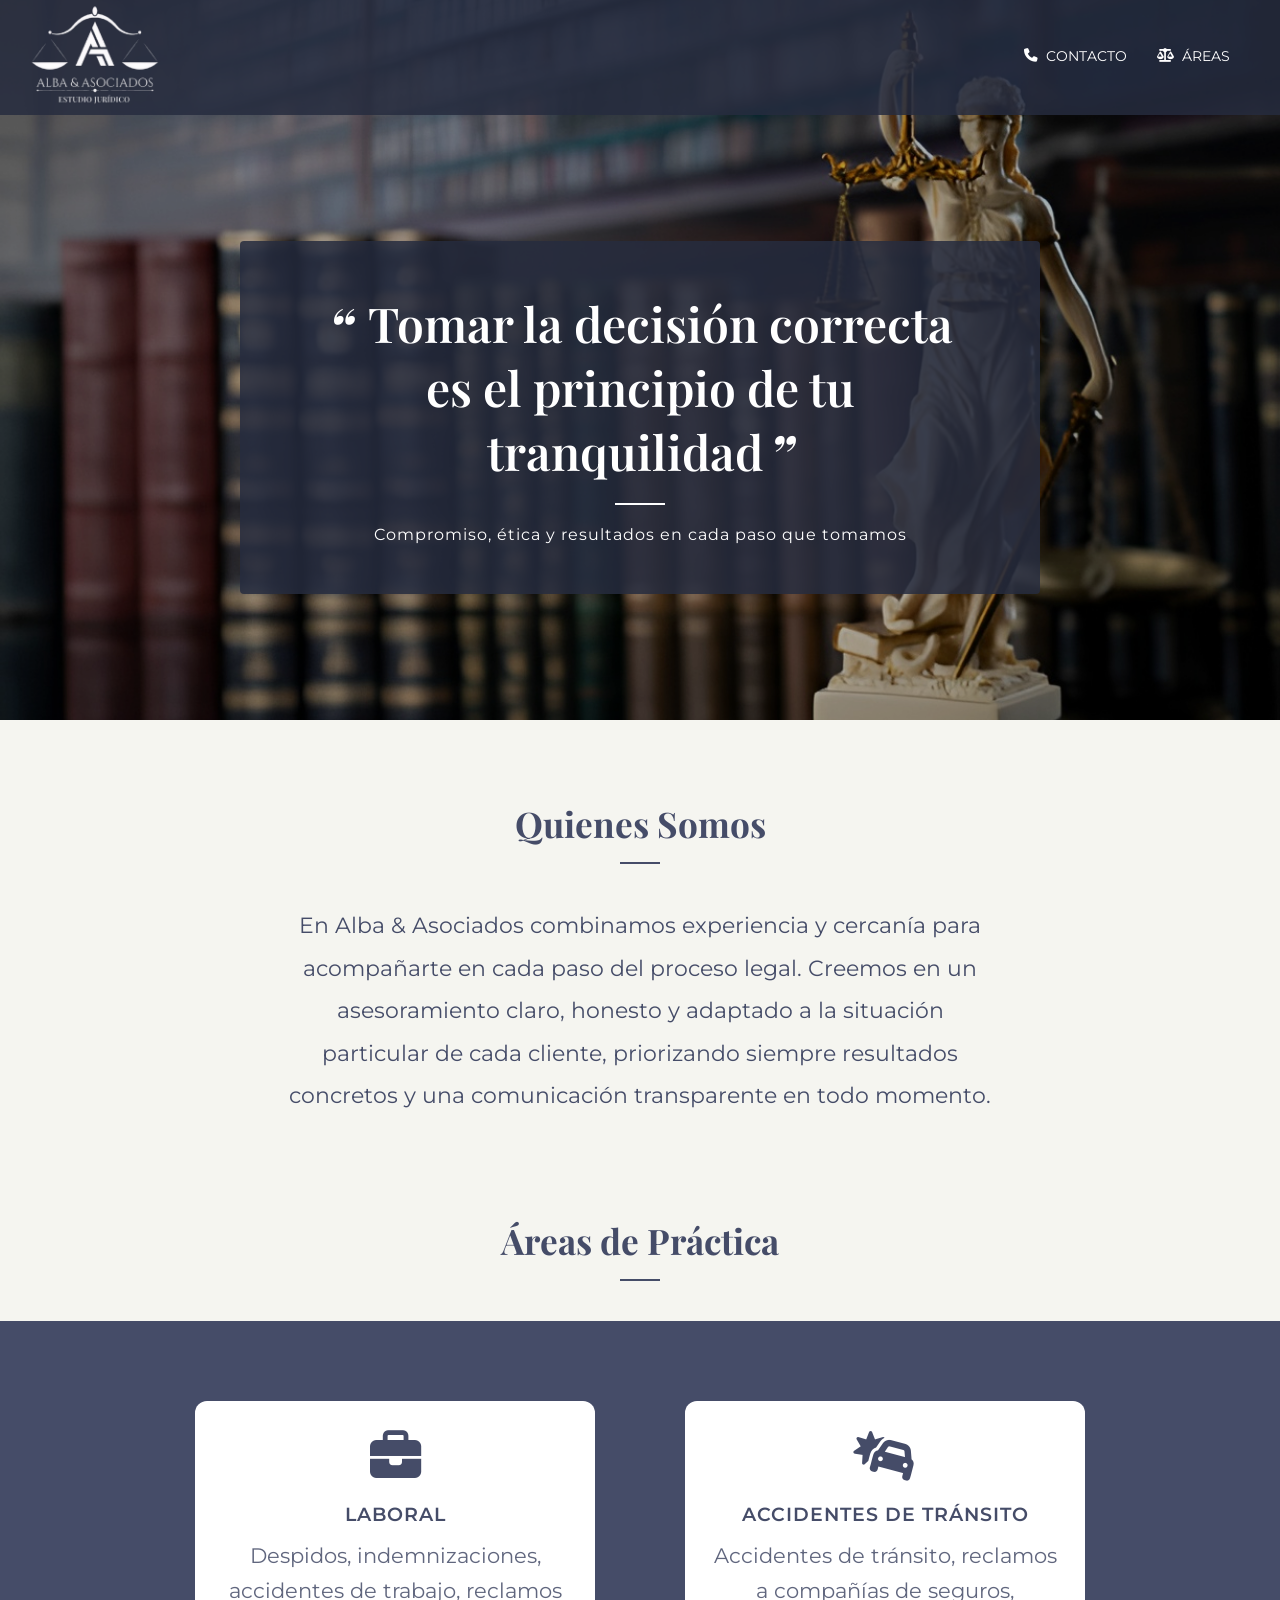
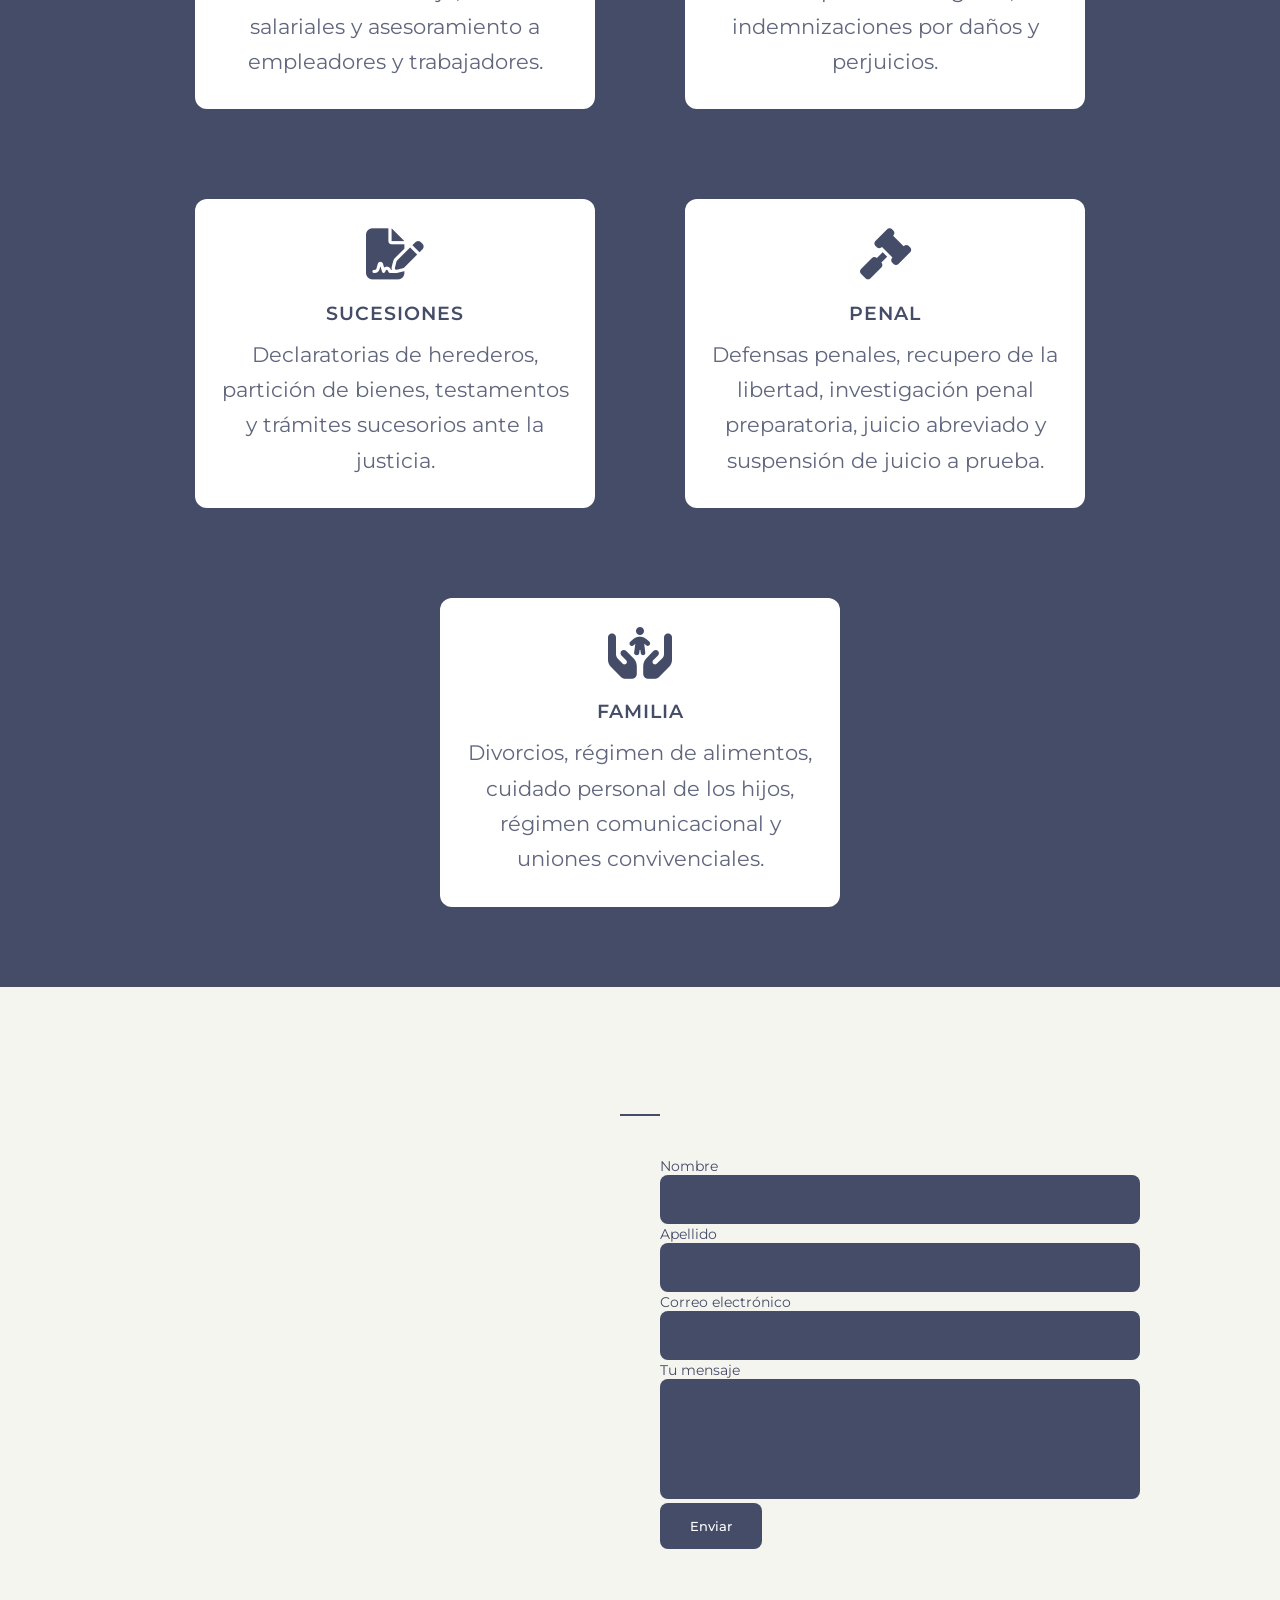
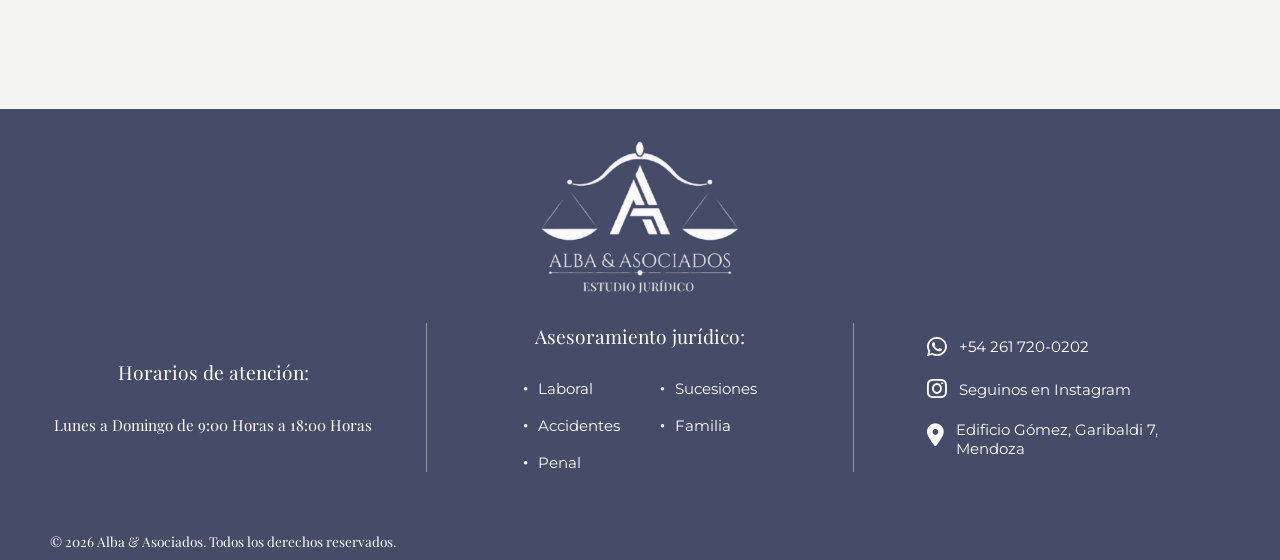
==== index.html @ 09f8a1ee "Quito fade-in en box azul" ====
<!DOCTYPE html>
<html lang="es">
<head>
    <meta charset="UTF-8">
    <meta name="viewport" content="width=device-width, initial-scale=1.0">
    <title>Alba & Asociados | Estudio Jurídico</title>
    
    <link rel="stylesheet" href="CSS/styles.css">

    <link rel="preconnect" href="https://fonts.googleapis.com">
    <link rel="preconnect" href="https://fonts.gstatic.com" crossorigin>
    <link href="https://fonts.googleapis.com/css2?family=Montserrat:wght@400;500&family=Playfair+Display:ital,wght@0,600;1,600&display=swap" rel="stylesheet">    
    <link rel="stylesheet" href="https://cdnjs.cloudflare.com/ajax/libs/font-awesome/6.4.0/css/all.min.css">

</head>
<body>
    <header id = "mainHeader">

    <a href="#" class="logo">
    <img src="HTML/img/Logo_1.png" alt="Alba & Asociados - Estudio Jurídico" class="logo-img logo-blanco">
    <img src="HTML/img/Logo_2.png" alt="Alba & Asociados - Estudio Jurídico" class="logo-img logo-oscuro">
    </a>

    <div class="menu-toggle" id="menuToggle">
        <span></span>
        <span></span>
        <span></span>
    </div>

    <div class="header-info">
        <a href="#contacto"><i class="fa-solid fa-phone"></i> CONTACTO</a>
        <a href="#servicios"><i class="fa-solid fa-scale-balanced"></i> ÁREAS</a>
    </div>
   </header>

<section class = "hero">

<div class="hero-bg-slide activa" style="background-image: url('HTML/img/imagen_home_1.jpg');"></div>
<div class="hero-bg-slide" style="background-image: url('HTML/img/imagen_home_2.jpg');"></div>
<div class="hero-bg-slide" style="background-image: url('HTML/img/imagen_home_3.jpg');"></div>

<div class = "hero-box">
<h1> Tomar la decisión correcta<br>es el principio de tu tranquilidad</h1>
<hr>
<p>Compromiso, ética y resultados en cada paso que tomamos</p>
</div>
</section>

<section class="seccion seccion-nosotros">
<h2 class="titulo-seccion fade-in">Quienes Somos</h2>
<hr class="divisor-seccion">
<p class="nosotros-texto fade-in">
    En Alba & Asociados combinamos experiencia y cercanía para acompañarte en cada paso del proceso legal.
    Creemos en un asesoramiento claro, honesto y adaptado a la situación particular de cada cliente,
    priorizando siempre resultados concretos y una comunicación transparente en todo momento.
</p>
</section>

<section id = "servicios" class = "seccion seccion-areas">
<h2 class = "titulo-seccion fade-in">Áreas de Práctica</h2>
<hr class = "divisor-seccion">

<div class = "areas-contenedor zona-oscura">

    <div class="card-area fade-in">
        <i class="fa-solid fa-briefcase"></i>
        <span class="card-area-titulo">LABORAL</span>
        <p class="card-area-desc">Despidos, indemnizaciones, accidentes de trabajo, reclamos salariales y asesoramiento a empleadores y trabajadores.</p>
    </div>

    <div class="card-area fade-in">
        <i class="fa-solid fa-car-burst"></i>
        <span class="card-area-titulo">ACCIDENTES DE TRÁNSITO</span>
        <p class="card-area-desc">Accidentes de tránsito, reclamos a compañías de seguros, indemnizaciones por daños y perjuicios.</p>
    </div>

     <div class="card-area fade-in">
        <i class="fa-solid fa-file-signature"></i>
        <span class="card-area-titulo">SUCESIONES</span>
        <p class="card-area-desc">Declaratorias de herederos, partición de bienes, testamentos y trámites sucesorios ante la justicia.</p>
    </div>

    <div class = "card-area fade-in">
        <i class = "fa-solid fa-gavel"></i>
        <span class="card-area-titulo">PENAL</span>
        <p class="card-area-desc">Defensas penales, recupero de la libertad, investigación penal preparatoria, juicio abreviado y suspensión de juicio a prueba.</p>
    </div>

    <div class = "card-area fade-in">
        <i class = "fa-solid fa-hands-holding-child"></i>
        <span class="card-area-titulo">FAMILIA</span>
        <p class="card-area-desc">Divorcios, régimen de alimentos, cuidado personal de los hijos, régimen comunicacional y uniones convivenciales.</p>
    </div>
</div>

</section>

<section id = "contacto" class="seccion seccion-contacto">
        <h2 class="titulo-seccion fade-in">Contactanos</h2>
        <hr class="divisor-seccion">
        
        <div class="contacto-contenedor fade-in">
            <div class="mapa fade-in">
            <iframe src="https://maps.google.com/maps?q=Edificio%20Gomez,%20Av.%20San%20Mart%C3%ADn%201087,%20Mendoza&t=&z=16&ie=UTF8&iwloc=&output=embed" allowfullscreen="" loading="lazy" referrerpolicy="no-referrer-when-downgrade"></iframe></div>

            <div class="formulario fade-in">
                <form id="formContacto" class="fade-in" action="https://formsubmit.co/joaquindevige25@gmail.com" method="POST">
                    <input type="hidden" name="_next" value="https://joaco3412.github.io/Estudio-Juridico/">
                    <input type="hidden" name="_captcha" value="false">

                    <label for="nombre" class="fade-in">Nombre</label>
                    <input type="text" id="nombre" name="nombre" required>

                    <label for="apellido" class="fade-in">Apellido</label>
                    <input type="text" id="apellido" name="apellido" required>
                    
                    <label for="correo" class="fade-in">Correo electrónico</label>
                    <input type="email" id="correo" name="correo" required>
                    
                    <label for="mensaje" class="fade-in">Tu mensaje</label>
                    <textarea id="mensaje" name="mensaje" required></textarea>
                    
                    <button type="submit" class="fade-in">Enviar</button>
                </form>
            </div>
        </div>
    </section>

<footer>

    <div class="footer-logo">
    <img src="HTML/img/Logo_1.png" alt="Alba & Asociados - Estudio Jurídico" class="footer-logo-img">
</div>

    <div class = "footer-contenido">
        <div class = "footer-col">
            <h3>Horarios de atención:</h3>
            <p>Lunes a Domingo de 9:00 Horas a 18:00 Horas</p>
        </div>
    

        <div class = "footer-col border-col">
        <h3>Asesoramiento jurídico:</h3>
        <div class = "footer-lista-areas">
            <ul class="col-area">
                <li>Laboral</li>
                <li>Accidentes</li>
                <li>Penal</li>
            </ul>
            <ul class="col-area">
                <li>Sucesiones</li>
                <li>Familia</li>
            </ul>
        </div>
     </div>

     <div class="footer-col">
        <div class="footer-link">
            <a href="https://wa.me/5492617200202" target="_blank">
                 <i class="fa-brands fa-whatsapp"></i> +54 261 720-0202
                </a>
            <a href="https://www.instagram.com/albayasociados_/" target="_blank">
                 <i class="fa-brands fa-instagram"></i> Seguinos en Instagram 
             </a>

               <a href="https://www.google.com/maps/search/?api=1&query=Edificio+Gomez,+Garibaldi+7,+Mendoza" target="_blank">
    <i class="fa-solid fa-location-dot"></i> Edificio Gómez, Garibaldi 7, Mendoza
</a>
                
            </div>
        </div>
    </div>

<div class="footer-bottom">
    &copy; 2026 Alba & Asociados. Todos los derechos reservados.
</div>

</footer>  

    <script src="JAVASCRIPT/script.js"></script>

</body>
</html>
---- CSS/styles.css ----
:root {
    --color-primario: #454C68;
    --color-secundario: #16233A;
    --color-fondo: #f5f5f0;
    --color-blanco: #ffffff;
    --fuente-titulos: 'Playfair Display', serif;
    --fuente-textos: 'Montserrat', sans-serif;
    --header-height: 90px;
}

* {
    margin: 0;
    padding: 0;
    box-sizing: border-box;
}

html {
    overflow-x: hidden;
    scroll-behavior: smooth;
}

body {
    overflow-x: hidden;
    font-family: var(--fuente-textos);
    background-color: var(--color-fondo);
    color: var(--color-primario);
}

header {
    position: fixed;
    top: 0;
    left: 0;
    width: 100%;
    background-color: rgba(38, 44, 63, 0.85);
    color: var(--color-blanco);
    display: flex;
    justify-content: space-between;
    align-items: center;
    padding: 15px 50px;
    z-index: 1000;
    transition: all 0.3s ease;
}

header.header-solid-dark {
    background-color: var(--color-primario);
    box-shadow: 0 4px 10px rgba(0,0,0,0.2);
}

header.header-light {
    background-color: var(--color-blanco);
    color: var(--color-primario);
    box-shadow: 0 4px 10px rgba(0,0,0,0.1);
}

.menu-toggle span {
    display: block;
    height: 3px;
    width: 100%;
    background-color: currentColor;
    border-radius: 3px;
    transition: all 0.3s ease-in-out; 
}

.menu-toggle.abierto span:nth-child(1) {
    transform: translateY(9px) rotate(45deg);
}

.menu-toggle.abierto span:nth-child(2) {
    opacity: 0;
    transform: scaleX(0); 
}

.menu-toggle.abierto span:nth-child(3) {
    transform: translateY(-9px) rotate(-45deg);
}

.logo {
    position: relative;
    height: 85px;
    display: flex;
    align-items: center;
    width: 280px;
}

.logo-img {
    position: absolute;
    top: 50%;
    left: -50px;
    transform: translateY(-50%);
    height: 240px; 
    width: auto;
    opacity: 0;
    transition: opacity 0.4s ease;
    pointer-events: none;
    margin-top: -18px; 
}

.logo-blanco {
    opacity: 1;
    margin-left: -25px;
}

.logo-oscuro {
    margin-top: -3px;
    margin-left: -25px;
}

header.header-light .logo-blanco {
    opacity: 0;
}

header.header-light .logo-oscuro {
    opacity: 1;
}

.header-info {
    display: flex;
    gap: 30px;
    font-size: 0.85rem;
}

.header-info a {
    display: flex;
    align-items: center;
    gap: 8px;
    color: inherit;
    text-decoration: none;
    cursor: pointer;
    position: relative;
    padding-bottom: 4px;
}

.header-info a::after {
    content: '';
    position: absolute;
    bottom: 0;
    left: 50%;
    transform: translateX(-50%);
    width: 0;
    height: 2px;
    background-color: currentColor;
    transition: width 0.3s ease-in-out;
}

.header-info a:hover::after {
    width: 100%;
}

.hero {
    height: 80vh;
    display: flex;
    justify-content: center;
    align-items: center;
    position: relative;
    overflow: hidden;
    background-color: var(--color-secundario);
    padding-top: var(--header-height);
}

.hero-bg-slide {
    position: absolute;
    top: 0;
    left: 0;
    width: 100%;
    height: 100%;
    background-size: cover;
    background-position: center;
    opacity: 0;
    transition: opacity 1.8s ease-in-out;
    z-index: 0;
}

.hero-bg-slide.activa {
    opacity: 1;
}

.hero::before {
    content: '';
    position: absolute;
    top: 0;
    left: 0;
    width: 100%;
    height: 100%;
    background: rgba(0, 0, 0, 0.3);
    z-index: 1;
}

.hero-box {
    background-color: rgba(38, 44, 63, 0.85);
    padding: 50px 80px;
    text-align: center;
    color: var(--color-blanco);
    position: relative;
    z-index: 2;
    border-radius: 4px;
    max-width: 800px;
}

.hero-box h1 {
    font-family: var(--fuente-titulos);
    font-size: 3rem;
    font-weight: 600;
    margin-bottom: 20px;
}

.hero-box hr {
    width: 50px;
    border: none;
    border-top: 2px solid #fff;
    margin: 0 auto 20px auto;
}

.hero-box p {
    font-size: 1rem;
    letter-spacing: 1px;
}

.hero-box h1::before,
.hero-box h1::after {
    font-family: var(--fuente-titulos);
    font-style: italic;
    font-weight: 700;
    font-size: 1.2em;
    color: var(--color-blanco);
    opacity: 1; 
    display: inline-block;
    line-height: 0; 
    transform: translateY(8px); 
}

.hero-box h1::before {
    content: '\201C';
    margin-right: 4px;
}

.hero-box h1::after {
    content: '\201D';
    margin-left: 4px;
}

.seccion {
    padding: 80px 50px;
    text-align: center;
}

.seccion-nosotros {
    padding-bottom: 40px;
}

.seccion-areas {
    padding-top: 60px;
    padding-bottom: 60px;
}

.seccion-contacto {
    padding-top: 5px;
}

.titulo-seccion {
    font-family: var(--fuente-titulos);
    font-size: 2.2rem;
    color: var(--color-primario);
    margin-bottom: 15px;
}

.divisor-seccion {
    width: 40px;
    border: none;
    border-top: 2px solid var(--color-primario);
    margin: 0 auto 40px auto;
}

.nosotros-texto {
    max-width: 750px;
    margin: 0 auto;
    font-size: 1.40rem;
    line-height: 1.9;
    color: var(--color-primario);
    text-align: center;
    padding: 0 20px;
}


.areas-contenedor {
    position: relative; 
    z-index: 1; 
    background-color: transparent; 
    padding: 80px 0; 
    
    display: flex;
    justify-content: center;
    flex-wrap: wrap;
    gap: 90px; 
    max-width: 1050px; 
    margin: 0 auto;
}

.areas-contenedor::before {
    content: '';
    position: absolute;
    top: 0;
    left: 50%;
    transform: translateX(-50%);
    width: 100vw; 
    height: 100%;
    background-color: var(--color-primario);
    z-index: -1; 
}

.card-area {
    background-color: var(--color-blanco);
    color: var(--color-primario);
    width: 400px;
    height: auto;
    padding: 30px 25px;
    display: flex;
    flex-direction: column;
    justify-content: flex-start;
    align-items: center;
    text-align: center;
    border-radius: 12px;
    cursor: pointer;
    transition: transform 0.3s ease, background-color 0.3s ease, color 0.3s ease, box-shadow 0.3s ease;
}

@media (hover: hover) {
    .card-area:hover {
        transform: translateY(-15px) !important;
        box-shadow: 0 15px 25px rgba(0, 0, 0, 0.3);
    }
}

.card-area i {
    font-size: 3.2rem;
    margin-bottom: 15px;
}

.card-area-titulo {
    font-weight: 600;
    font-size: 1.2rem;
    letter-spacing: 1px;
    margin-top: 5px;
}

.card-area-desc {
    position: relative;
    font-size: 1.3rem;
    line-height: 1.7;
    margin-top: 12px;
    opacity: 0.85;
}


.contacto-contenedor {
    display: grid;
    grid-template-columns: 1fr 1fr;
    gap: 40px;
    max-width: 1000px;
    margin: 0 auto;
    text-align: left;
}

.mapa iframe {
    width: 100%;
    height: 100%;
    min-height: 350px;
    border-radius: 8px;
    border: none;
}

.formulario {
    display: flex;
    flex-direction: column;
    gap: 15px;
}

.formulario label {
    font-size: 0.9rem;
    color: var(--color-primario);
    margin-bottom: -5px;
}

.formulario input,
.formulario textarea {
    width: 100%;
    padding: 15px;
    background-color: var(--color-primario);
    border: none;
    border-radius: 8px;
    color: var(--color-blanco);
    font-family: var(--fuente-textos);
    font-size: 1rem;
}

.formulario input:focus,
.formulario textarea:focus {
    outline: 2px solid #454d66;
}

.formulario textarea {
    resize: none;
    height: 120px;
}

.formulario button {
    background-color: var(--color-primario);
    color: var(--color-blanco);
    border: none;
    padding: 15px 30px;
    border-radius: 8px;
    cursor: pointer;
    font-family: var(--fuente-textos);
    font-weight: 500;
    align-self: flex-start;
    transition: background-color 0.3s;
}

.formulario button:hover {
    background-color: var(--color-secundario);
}

.fade-in {
    opacity: 0;
    transform: translateY(30px);
    transition: opacity 0.8s ease-out, transform 0.8s ease-out;
}

.fade-in.visible {
    opacity: 1;
    transform: translateY(0);
}

footer {
    background-color: var(--color-primario);
    color: var(--color-blanco);
    padding: 50px 0 10px 0;
    margin-top: 80px;
}

.footer-logo {
    text-align: center;
    margin-bottom: 50px;
}

.footer-logo-img {
    height: 150px;
    width: auto;
    transform: scale(2.5);
    margin-top: -40px;
}

.footer-contenido {
    display: flex;
    justify-content: center;
    align-items: center;
    max-width: 1400px;
    margin: 0 auto;
    padding-bottom: 60px;
}

.footer-col {
    flex: 1;
    padding: 0 20px;
    display: flex;
    flex-direction: column;
    align-items: center;
    text-align: center;
}

.border-col {
    border-left: 1px solid rgba(255, 255, 255, 0.4);
    border-right: 1px solid rgba(255, 255, 255, 0.4);
    height: 100%;
}

.footer-col h3 {
    font-family: var(--fuente-titulos);
    font-size: 1.2rem;
    font-weight: normal;
    margin-bottom: 30px;
}

.footer-col p {
    font-family: var(--fuente-titulos);
    font-size: 0.95rem;
}

.footer-lista-areas {
    display: flex;
    gap: 40px;
}

.col-area {
    list-style: none;
    display: flex;
    flex-direction: column;
    gap: 18px;
    text-align: left;
    font-family: var(--fuente-textos);
    font-size: 0.95rem;
}

.col-area li {
    display: flex;
    align-items: center;
    gap: 10px;
    cursor: pointer; 
    transition: color 0.3s ease, transform 0.3s ease;
}

.col-area li:hover {
    color: #aeb3c0; 
}

.col-area li::before {
    content: '\25CF';
    font-size: 0.5rem;
    color: var(--color-blanco);
    transition: color 0.3s ease; 
}

.col-area li:hover::before {
    color: #aeb3c0;
}

.hidden-li {
    visibility: hidden;
}

.footer-link {
    display: flex;
    flex-direction: column;
    gap: 20px;
    align-items: flex-start;
    text-align: left;
}

.footer-link a {
    color: var(--color-blanco) !important;
    text-decoration: none !important;
    font-family: var(--fuente-textos);
    font-size: 0.95rem;
    font-weight: 400;
    text-transform: none !important;
    display: flex;
    align-items: center;
    max-width: 280px;
    transition: color 0.3s ease, transform 0.3s ease;
}

.footer-link a:hover {
    color: #aeb3c0 !important;
    transform: translateX(4px); 
}

.footer-link i {
    font-size: 1.4rem !important;
    margin-right: 12px !important;
    margin-top: 0;
}

.footer-bottom {
    text-align: left;
    padding: 0 50px;
    font-family: var(--fuente-titulos);
    font-size: 0.85rem;
    color: var(--color-blanco);
}

.footer-link a:last-child {
    align-items: flex-start; 
}

.footer-link a:last-child i {
    margin-top: 4px; 
}


@media (max-width: 768px) {
    .seccion {
        padding: 60px 20px;
    }

    .titulo-seccion {
        font-size: 2.2rem;
        margin-bottom: 20px;
    }

    header {
        width: 100%;
        display: flex;
        justify-content: space-between;
        align-items: center;
        padding: 15px 20px;
    }

    .logo { 
        height: 60px; 
        width: 180px; 
    }
    
    .logo-img { 
        height: 145px; 
        left: -15px; 
        margin-top: -12px; 
    }
    
    .logo-blanco {
        opacity: 1;
        margin-left: -25px;
    }

    .logo-oscuro {
        margin-top: -12px;
        margin-left: -25px;
    }

    .footer-logo-img {
        height: 140px; 
        margin-top: -40px;
        margin-bottom: -13px;
    }

    .menu-toggle {
        display: flex;
        flex-direction: column;
        justify-content: space-between;
        width: 32px;
        height: 21px;
        cursor: pointer;
        z-index: 100;
    }

    .header-info {
        position: absolute;
        top: 100%;
        left: 0;
        width: 100%;
        flex-direction: column;
        align-items: center;
        padding: 0;
        overflow: hidden;
        z-index: 99;
        background-color: rgba(38, 44, 63, 0.85);
        color: var(--color-blanco);
        max-height: 0;
        opacity: 0;
        transition: max-height 0.4s ease-in-out, opacity 0.4s ease-in-out, padding 0.4s ease-in-out, background-color 0.3s ease, color 0.3s ease;
    }

    .header-info.activo {
        max-height: 250px;
        opacity: 1;
        padding: 20px 0;
        gap: 15px;
    }

    header.header-solid-dark .header-info {
        background-color: var(--color-primario);
        color: var(--color-blanco);
    }

    header.header-light .header-info {
        background-color: var(--color-blanco);
        color: var(--color-primario);
        box-shadow: 0 10px 15px rgba(0, 0, 0, 0.1);
    }

    .header-info a {
        font-size: 1.1rem;
        margin: 0;
    }

    .hero {
        height: 55vh; 
        padding-top: var(--header-height);
    }

    .hero-box {
        max-width: 92%;
        padding: 30px 20px; 
        border-radius: 8px; 
    }

    .hero-box h1 {
        font-size: 1.8rem; 
        margin-bottom: 15px;
    }

    .hero-box p {
        font-size: 0.95rem; 
    }

    .areas-contenedor {
        flex-direction: column;
        align-items: center;
        gap: 20px;
    }

    .card-area {
        width: 100%;
        max-width: 340px;
        height: auto;
    }

    .contacto-contenedor {
        grid-template-columns: 1fr;
        gap: 40px;
    }

    .mapa, .formulario {
        width: 100%;
    }

    .formulario {
        order: 1;
    }

    .mapa {
        order: 2;
    }

    .footer-contenido {
        flex-direction: column;
        align-items: stretch;
        gap: 30px;
        padding: 0 25px 40px;
    }

    .footer-col {
        padding: 0;
        width: 100%;
    }

    .border-col {
        border-left: none;
        border-right: none;
        border-top: 1px solid rgba(255, 255, 255, 0.4);
        border-bottom: 1px solid rgba(255, 255, 255, 0.4);
        height: auto;
        padding: 25px 0;
    }

    .footer-lista-areas {
        flex-direction: column;
        gap: 15px;
        align-items: center;
    }

    .col-area {
        text-align: center;
        align-items: center;
    }

    .col-area li {
        justify-content: center;
    }

    li.hidden-li {
        display: none;
    }

    .footer-bottom {
        text-align: center;
        padding: 0 20px;
    }

    .nosotros-texto {
        padding: 0 15px;
        font-size: 1rem;
    }

    .footer-link {
        align-items: center; 
    }

    .footer-link a {
    display: grid;
    grid-template-columns: auto 1fr;
    align-items: center;
    gap: 12px;
    color: var(--color-blanco) !important;
    text-decoration: none !important;
    font-family: var(--fuente-textos);
    font-size: 0.95rem;
    font-weight: 400;
    max-width: 280px;
    transition: color 0.3s ease, transform 0.3s ease;
}

.footer-link i {
    font-size: 1.4rem !important;
    margin: 0 !important;
}
    
}
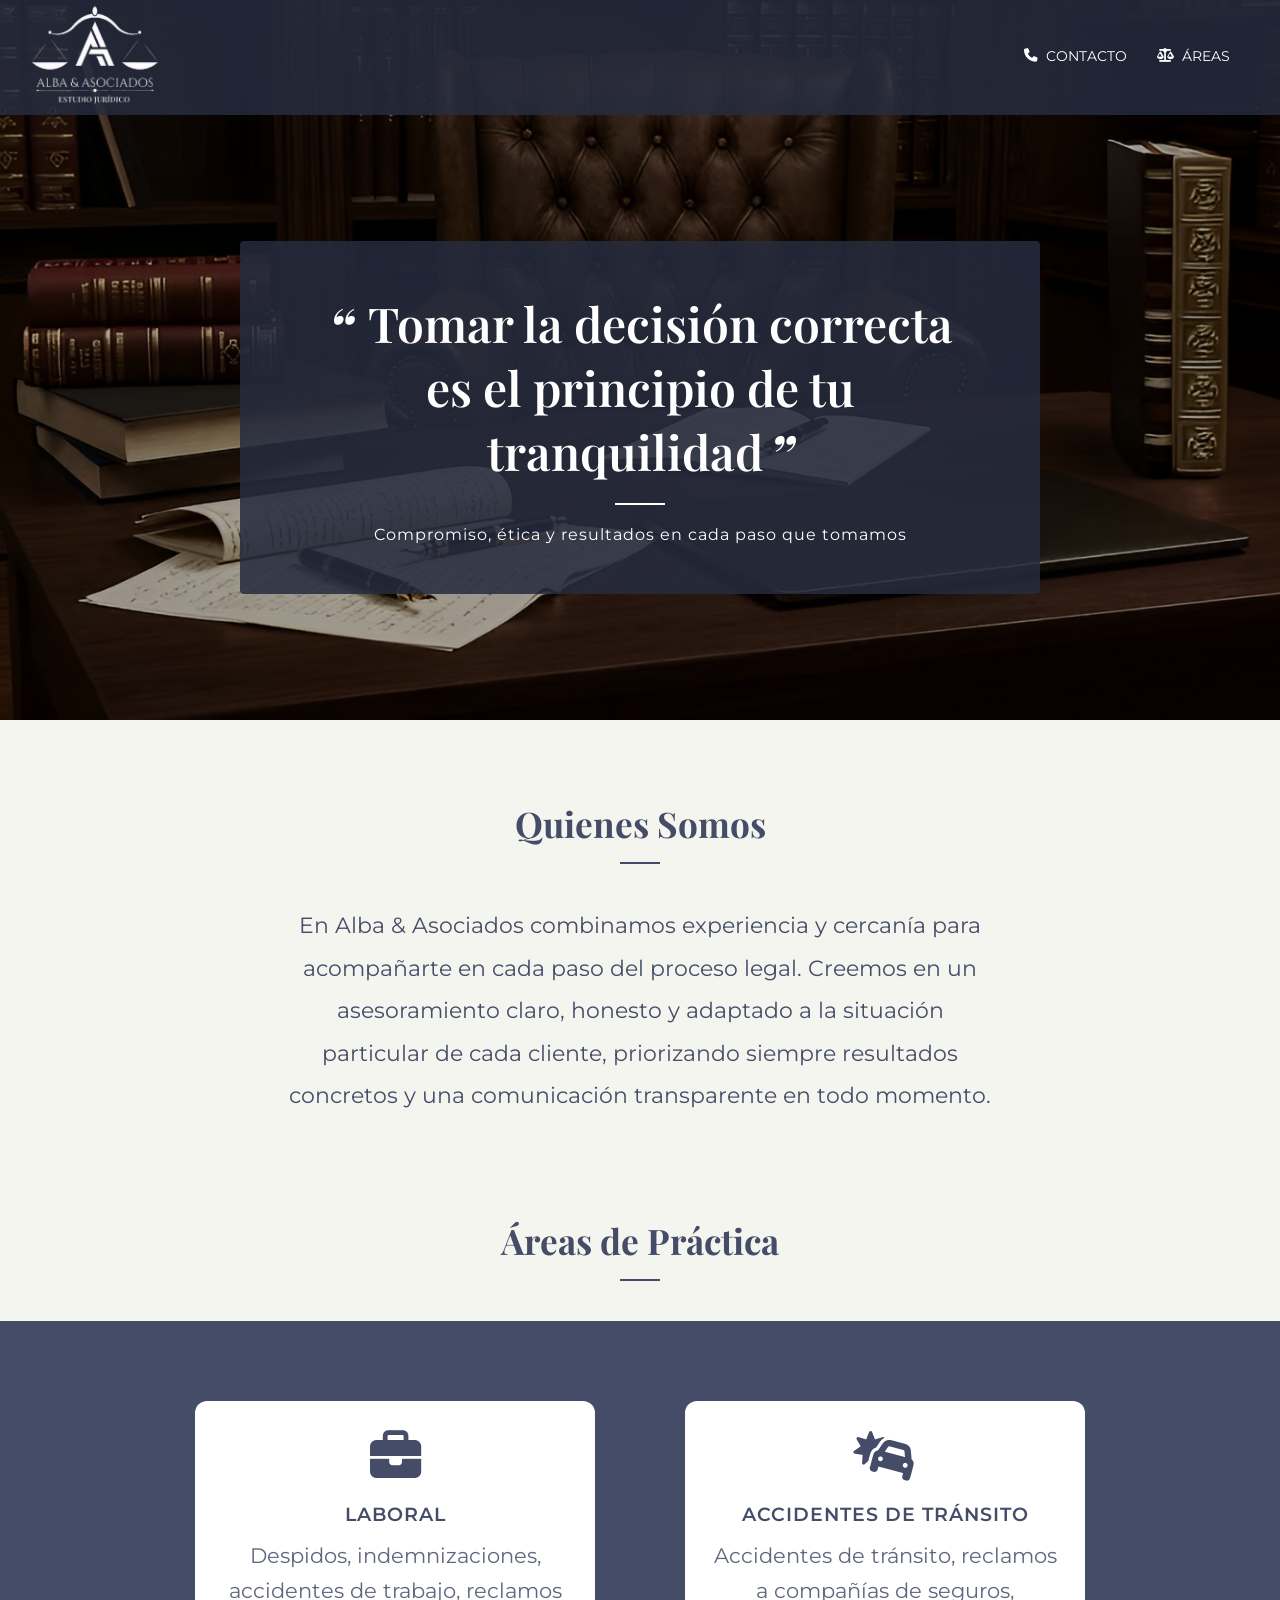
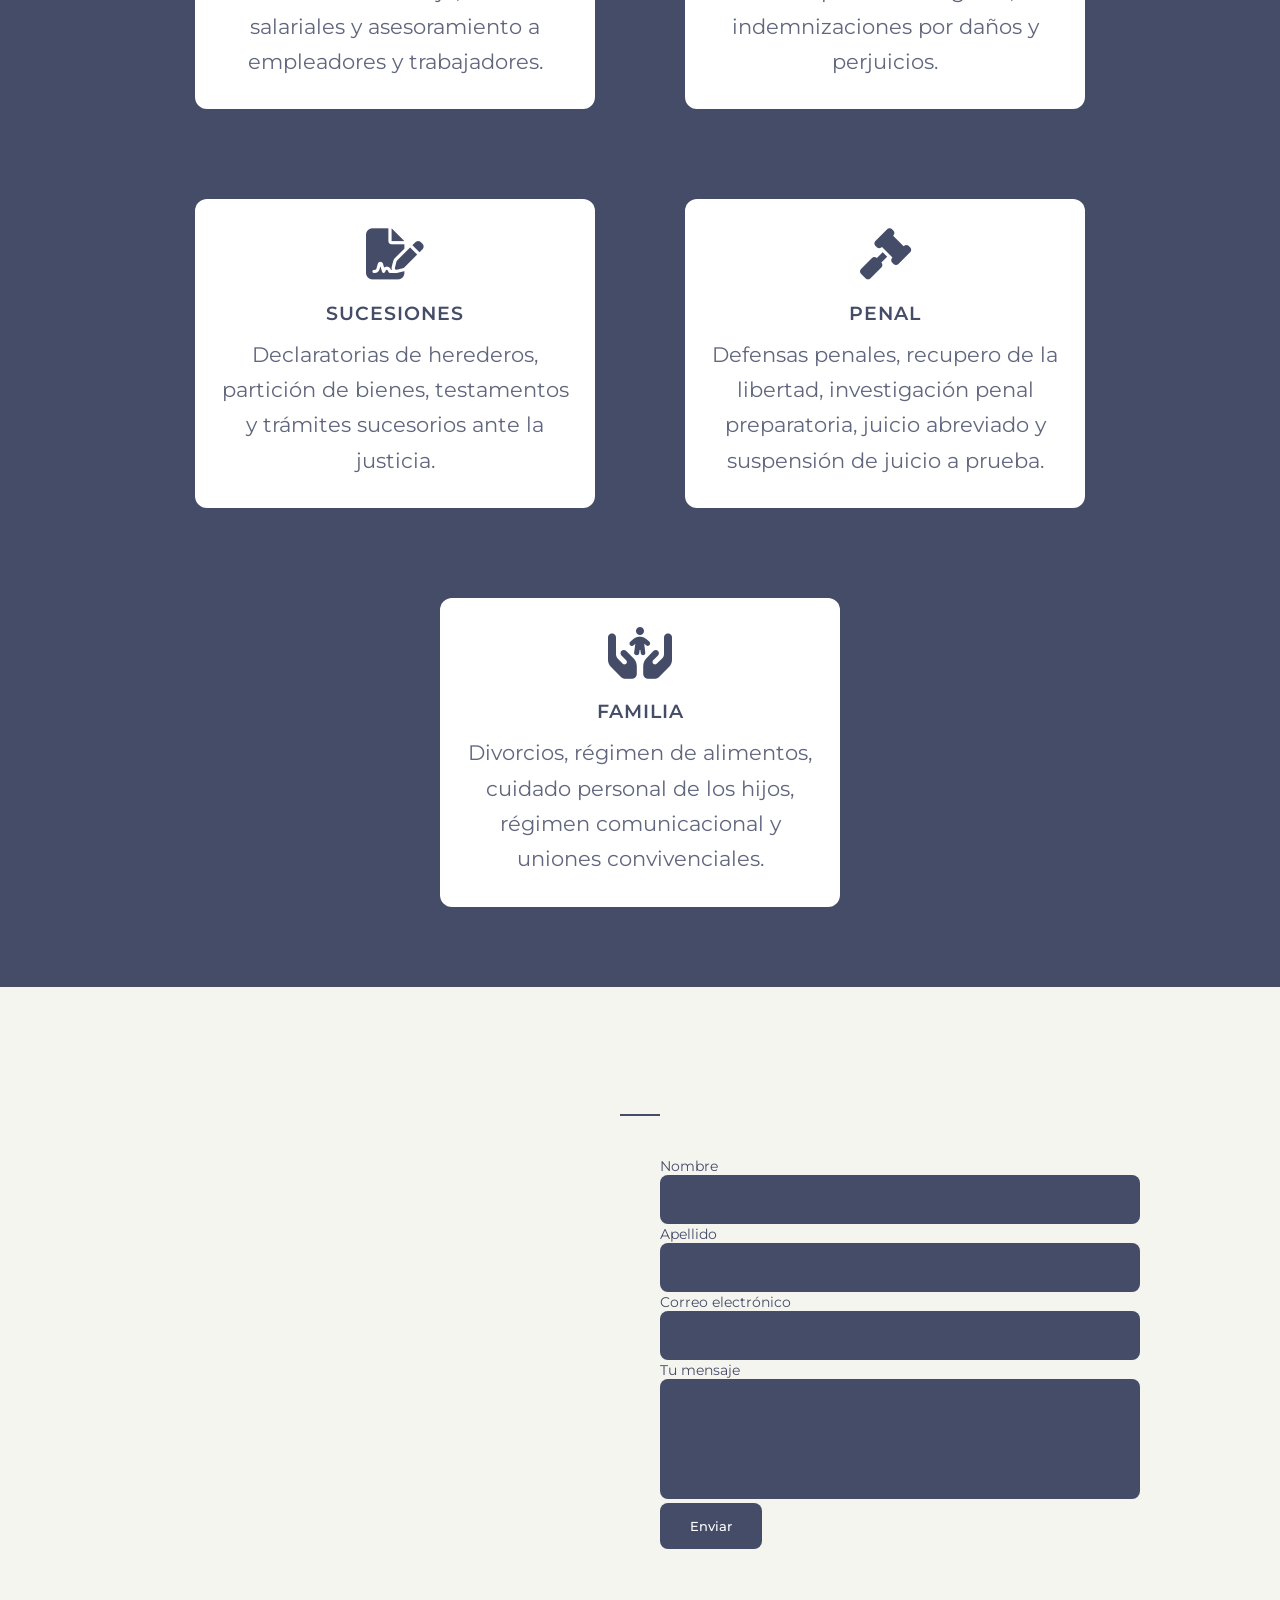
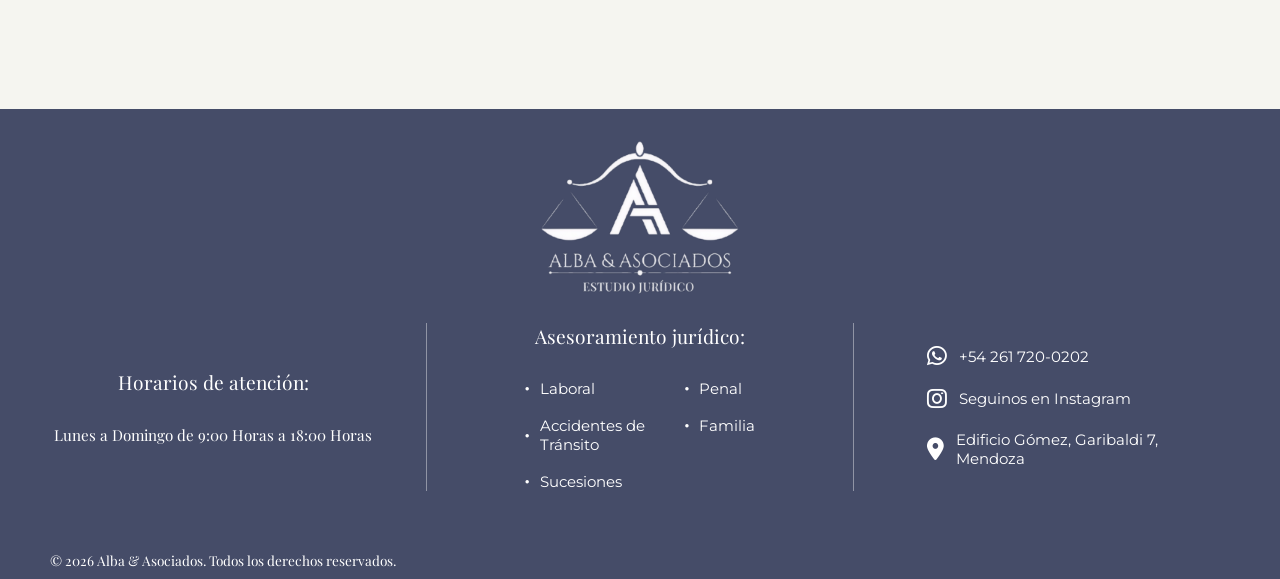
==== commit e5d1ef35: "Arreglo detalles" ====
--- a/index.html
+++ b/index.html
@@ -144,11 +144,11 @@
         <div class = "footer-lista-areas">
             <ul class="col-area">
                 <li>Laboral</li>
-                <li>Accidentes</li>
-                <li>Penal</li>
+                <li>Accidentes de<br>Tránsito</li>
+                <li>Sucesiones</li>
             </ul>
             <ul class="col-area">
-                <li>Sucesiones</li>
+                <li>Penal</li>
                 <li>Familia</li>
             </ul>
         </div>
--- a/CSS/styles.css
+++ b/CSS/styles.css
@@ -568,11 +568,11 @@
 }
 
 .footer-link a:last-child {
-    align-items: flex-start; 
+    align-items: center; 
 }
 
 .footer-link a:last-child i {
-    margin-top: 4px; 
+    margin-top: 0; 
 }
 
 
@@ -771,26 +771,35 @@
     }
 
     .footer-link {
+        display: flex;
+        flex-direction: column;
         align-items: center; 
+        width: 100%;
     }
 
     .footer-link a {
-    display: grid;
-    grid-template-columns: auto 1fr;
-    align-items: center;
-    gap: 12px;
-    color: var(--color-blanco) !important;
-    text-decoration: none !important;
-    font-family: var(--fuente-textos);
-    font-size: 0.95rem;
-    font-weight: 400;
-    max-width: 280px;
-    transition: color 0.3s ease, transform 0.3s ease;
-}
-
-.footer-link i {
-    font-size: 1.4rem !important;
-    margin: 0 !important;
-}
+        display: flex;
+        flex-direction: row;
+        align-items: center;
+        text-align: left; 
+        gap: 15px;
+        width: 100%;
+        max-width: 250px; 
+        
+        color: var(--color-blanco) !important;
+        text-decoration: none !important;
+        font-family: var(--fuente-textos);
+        font-size: 0.95rem;
+        font-weight: 400;
+        transition: color 0.3s ease, transform 0.3s ease;
+    }
+
+    .footer-link i {
+        width: 30px; 
+        display: flex;
+        justify-content: center;
+        font-size: 1.4rem !important;
+        margin: 0 !important;
+    }
     
 }
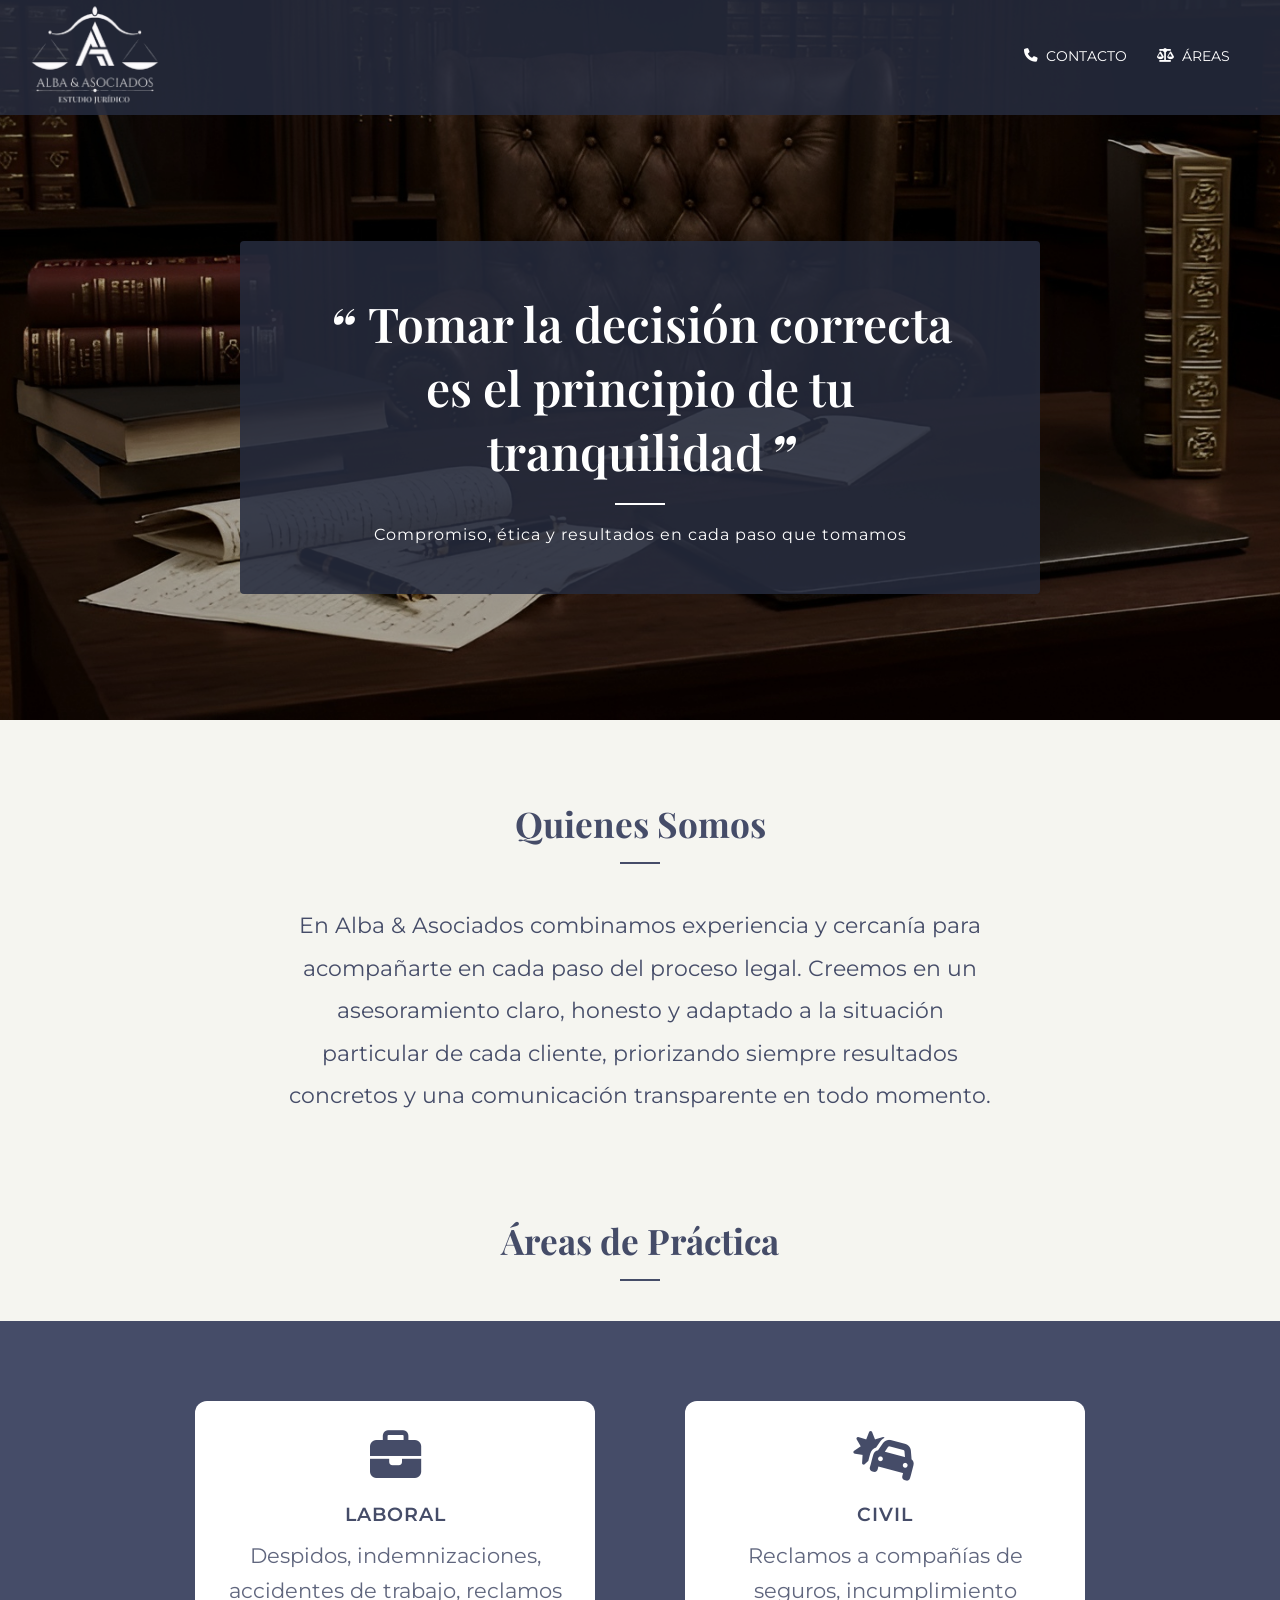
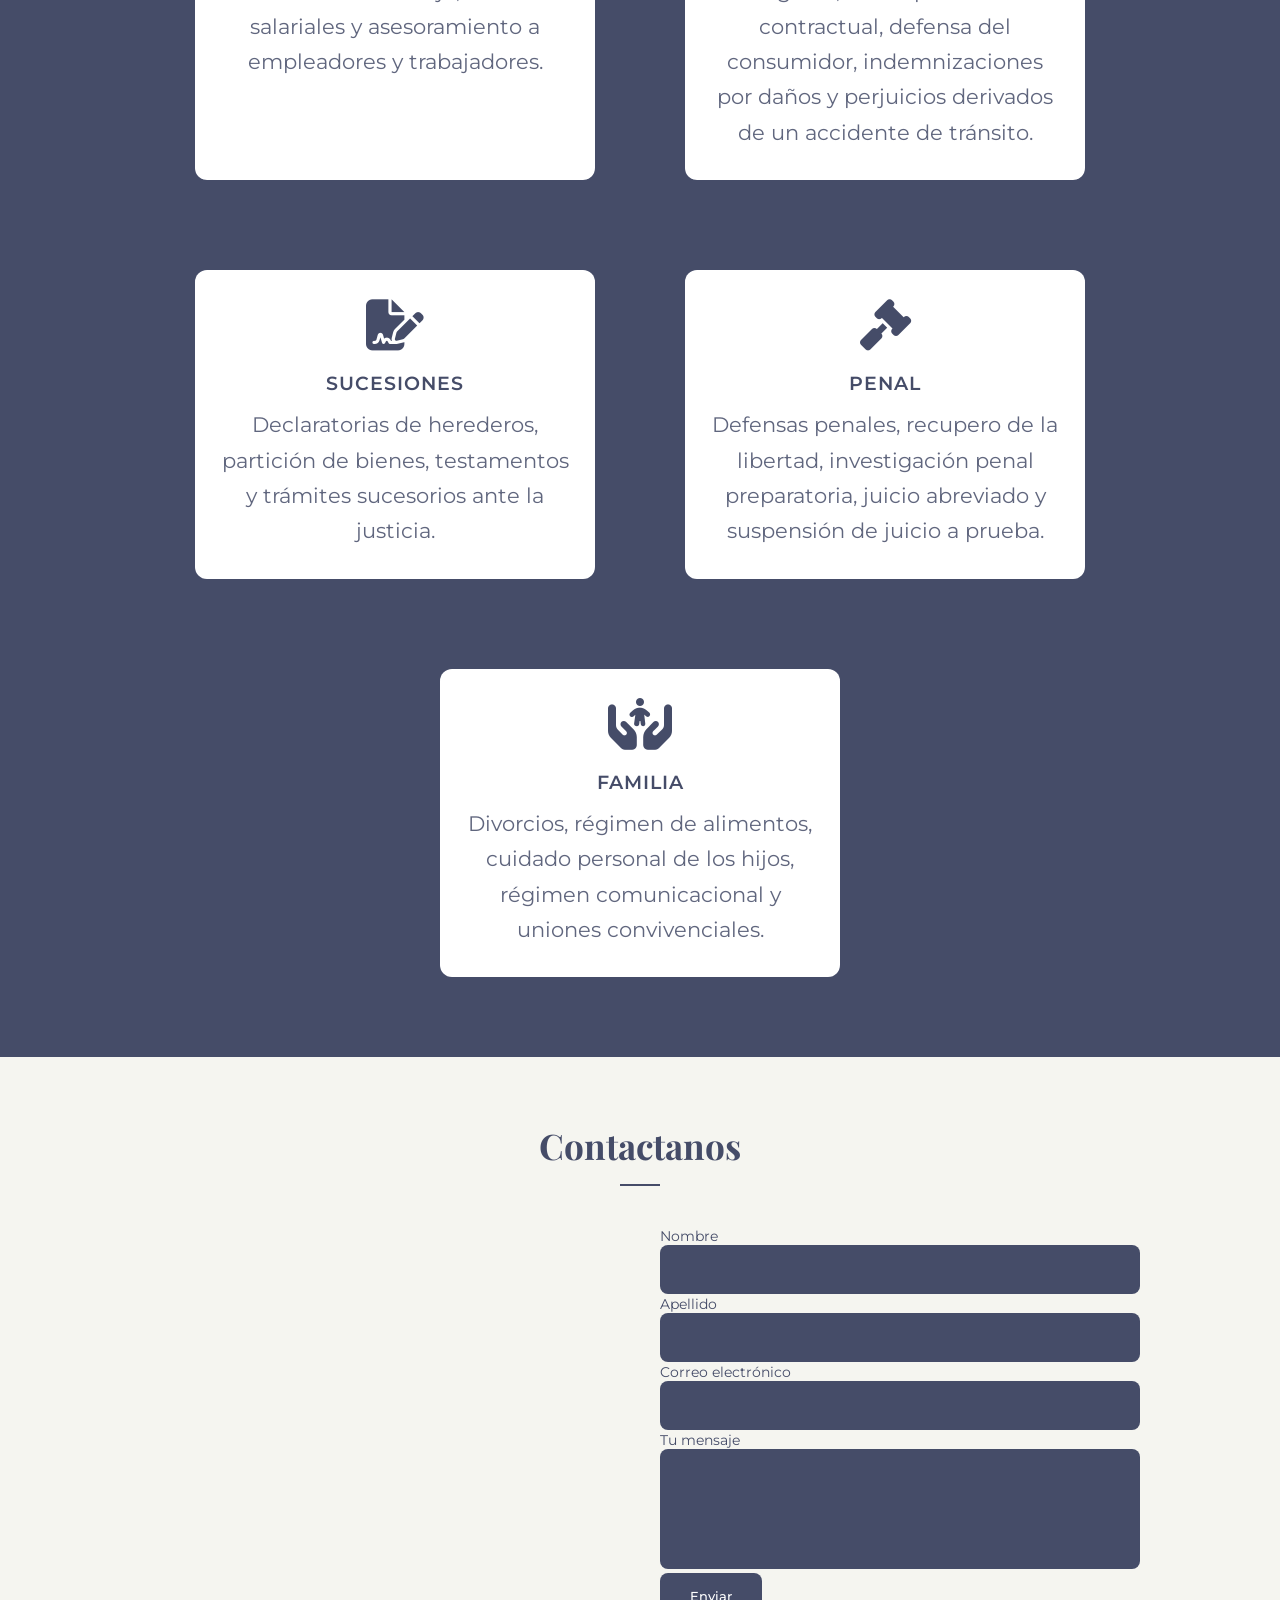
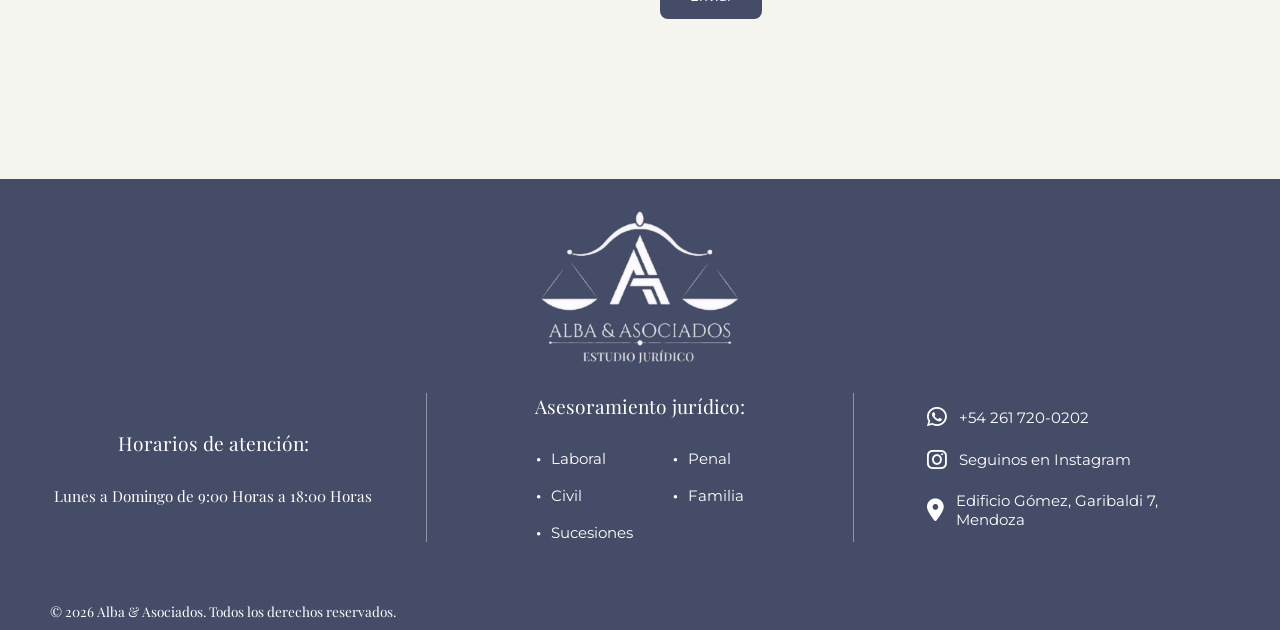
==== commit 67f8aa62: "Agrego texto en accidentes de transito" ====
--- a/index.html
+++ b/index.html
@@ -70,8 +70,8 @@
 
     <div class="card-area fade-in">
         <i class="fa-solid fa-car-burst"></i>
-        <span class="card-area-titulo">ACCIDENTES DE TRÁNSITO</span>
-        <p class="card-area-desc">Accidentes de tránsito, reclamos a compañías de seguros, indemnizaciones por daños y perjuicios.</p>
+        <span class="card-area-titulo">CIVIL</span>
+        <p class="card-area-desc">Reclamos a compañías de seguros, incumplimiento contractual, defensa del consumidor, indemnizaciones por daños y perjuicios derivados de un accidente de tránsito.</p>
     </div>
 
      <div class="card-area fade-in">
@@ -144,7 +144,7 @@
         <div class = "footer-lista-areas">
             <ul class="col-area">
                 <li>Laboral</li>
-                <li>Accidentes de<br>Tránsito</li>
+                <li>Civil</li>
                 <li>Sucesiones</li>
             </ul>
             <ul class="col-area">
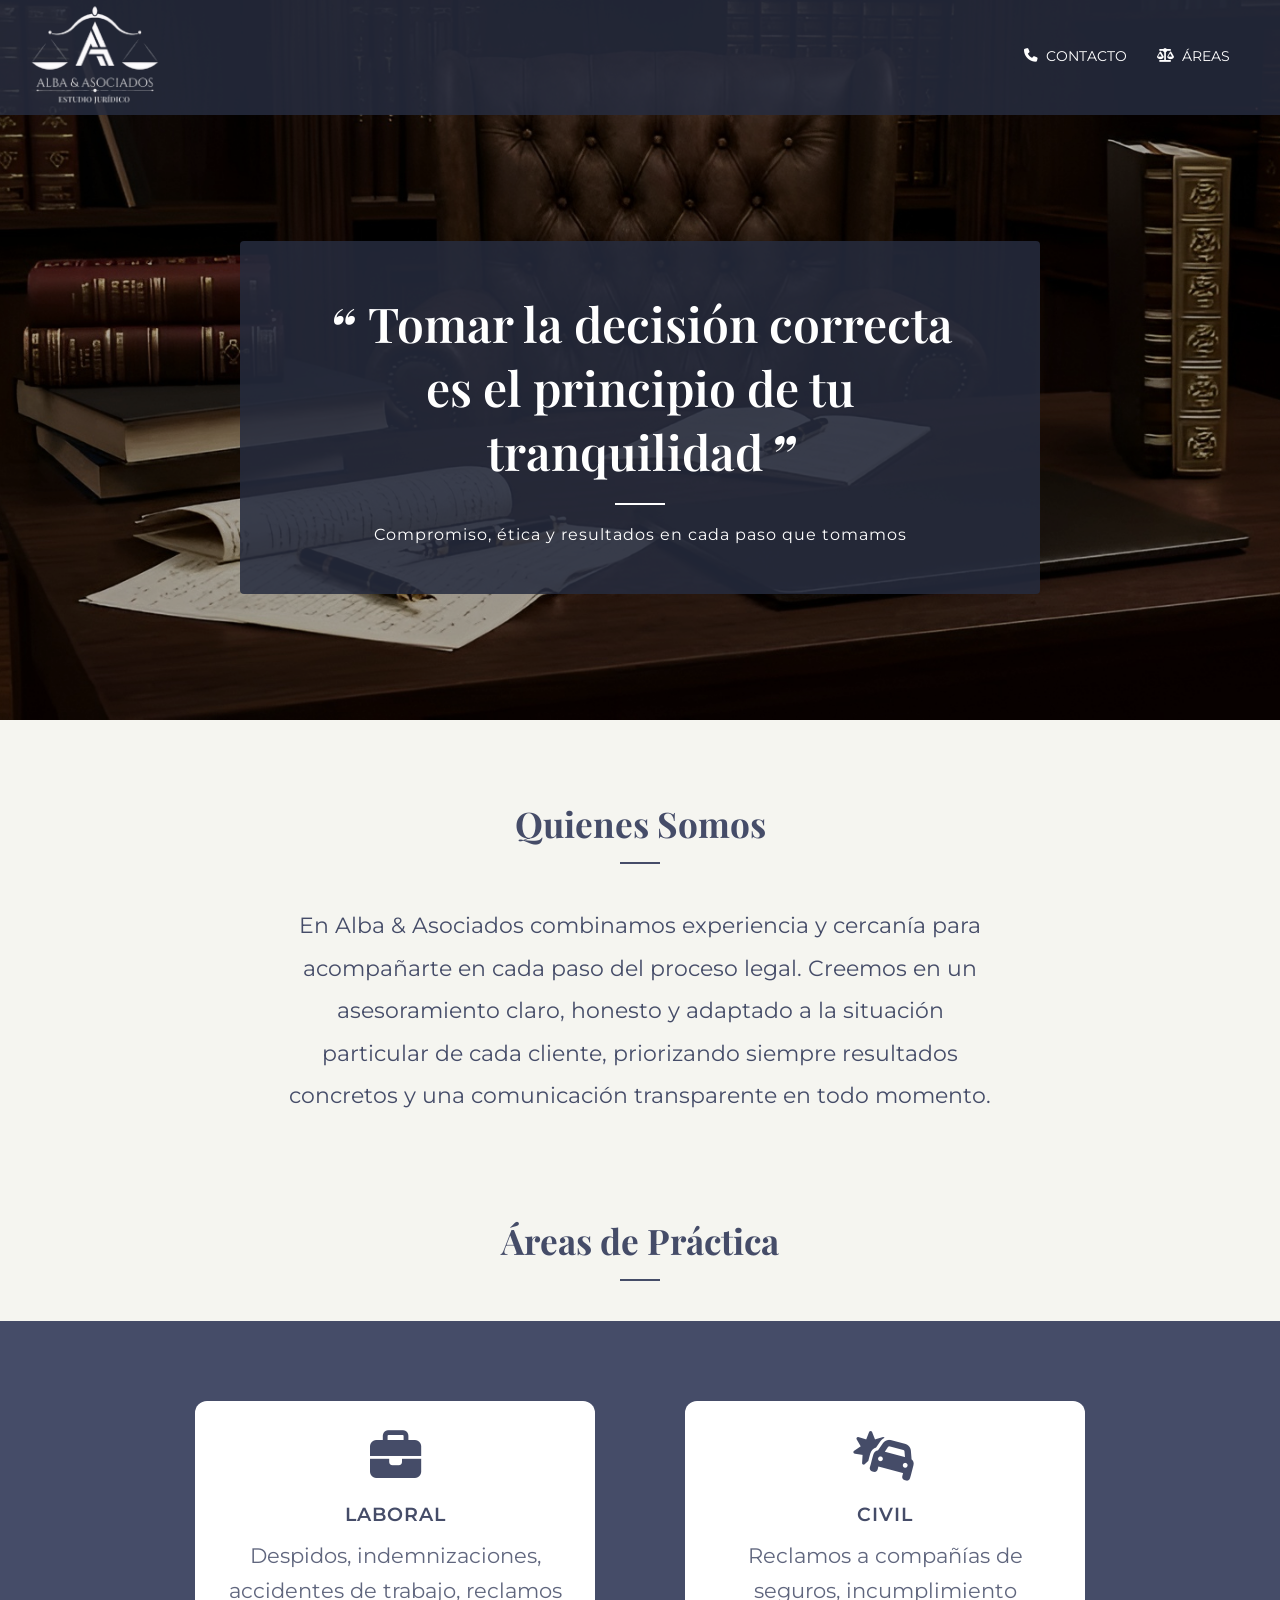
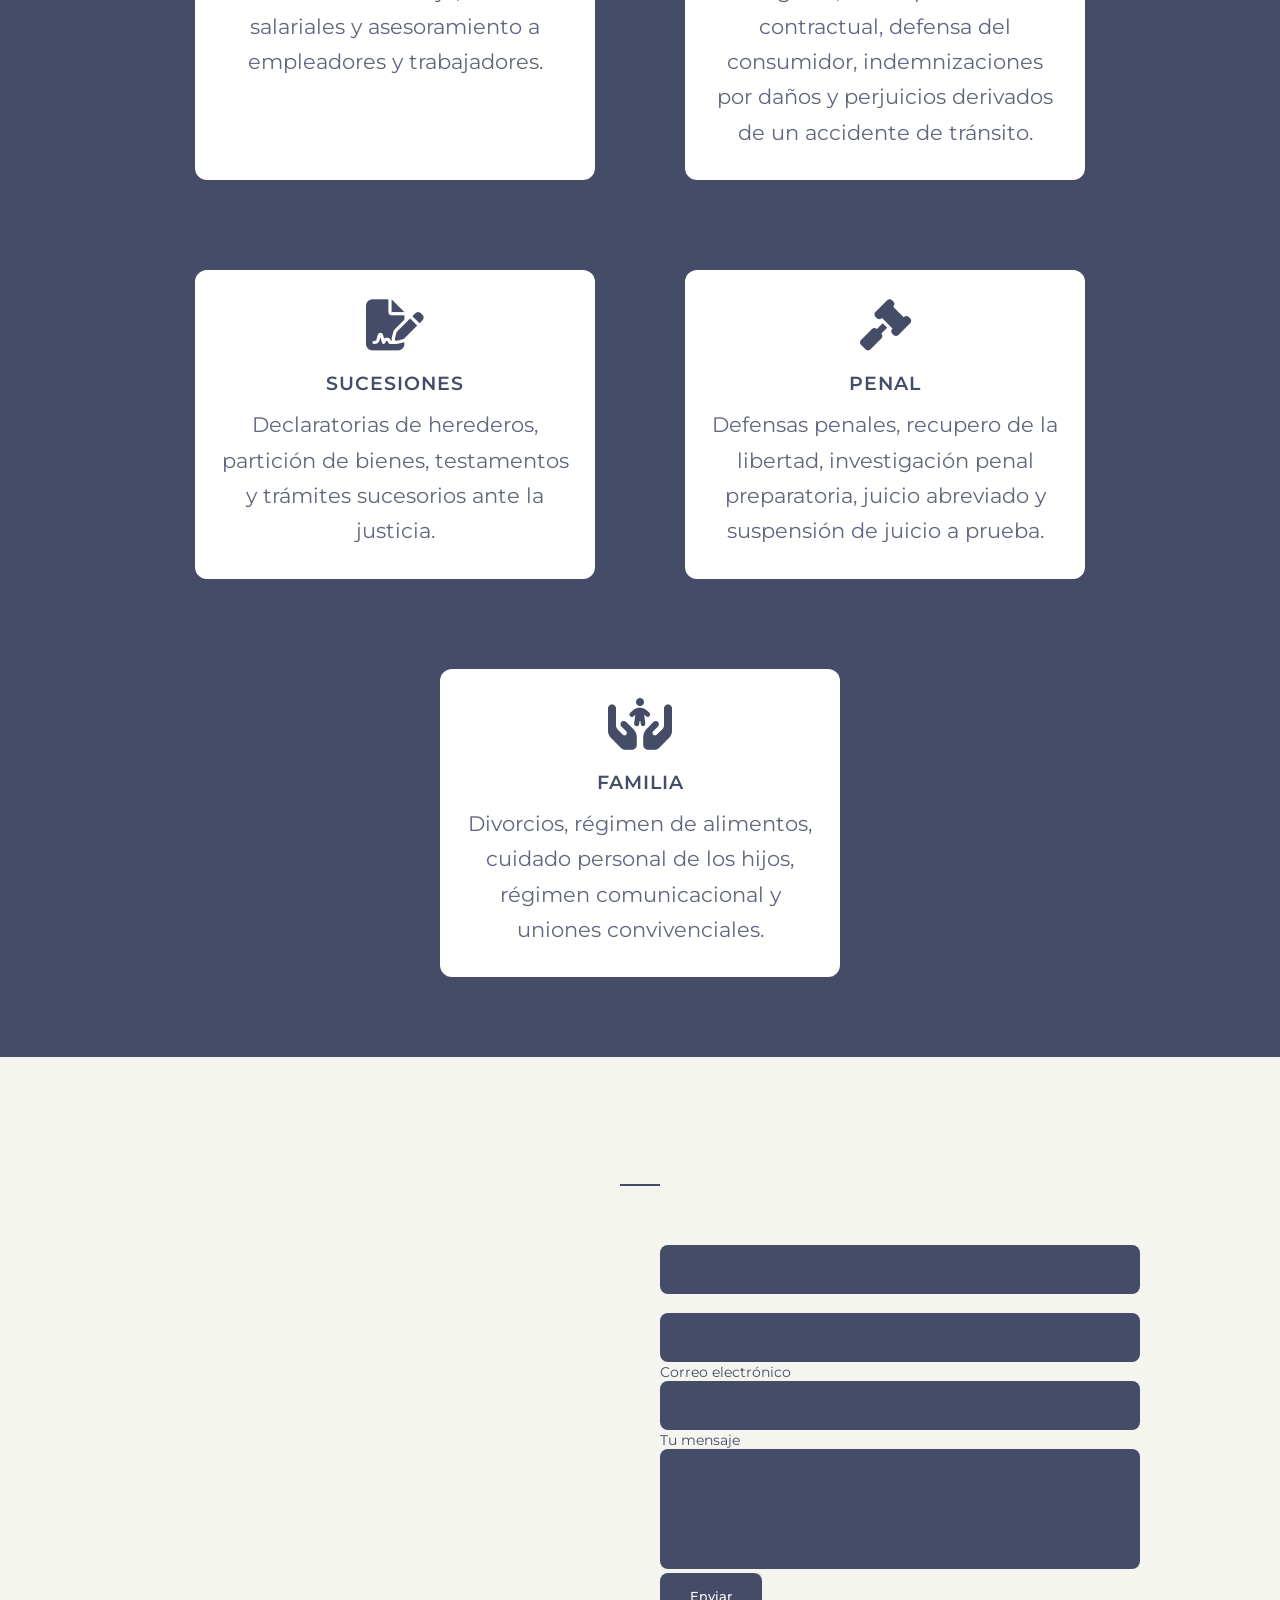
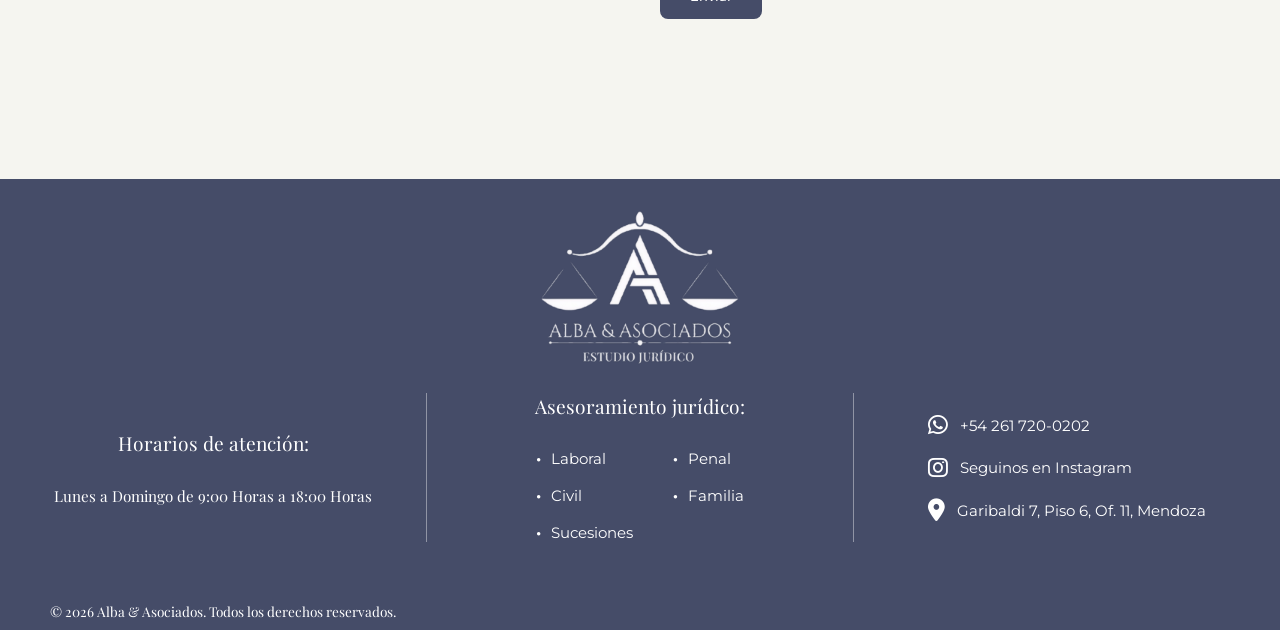
==== commit 8a6e1452: "Cambio de ubicacion en el mapa" ====
--- a/index.html
+++ b/index.html
@@ -101,7 +101,7 @@
         
         <div class="contacto-contenedor fade-in">
             <div class="mapa fade-in">
-            <iframe src="https://maps.google.com/maps?q=Edificio%20Gomez,%20Av.%20San%20Mart%C3%ADn%201087,%20Mendoza&t=&z=16&ie=UTF8&iwloc=&output=embed" allowfullscreen="" loading="lazy" referrerpolicy="no-referrer-when-downgrade"></iframe></div>
+            <iframe src="https://maps.google.com/maps?q=Garibaldi%207,%20piso%206,%20OF.%2011,%20Mendoza&t=&z=16&ie=UTF8&iwloc=&output=embed" allowfullscreen="" loading="lazy" referrerpolicy="no-referrer-when-downgrade"></iframe></div>
 
             <div class="formulario fade-in">
                 <form id="formContacto" class="fade-in" action="https://formsubmit.co/joaquindevige25@gmail.com" method="POST">
@@ -163,9 +163,9 @@
                  <i class="fa-brands fa-instagram"></i> Seguinos en Instagram 
              </a>
 
-               <a href="https://www.google.com/maps/search/?api=1&query=Edificio+Gomez,+Garibaldi+7,+Mendoza" target="_blank">
-    <i class="fa-solid fa-location-dot"></i> Edificio Gómez, Garibaldi 7, Mendoza
-</a>
+              <a href="https://www.google.com/maps/search/?api=1&query=Garibaldi+7,+piso+6,+OF.+11,+Mendoza" target="_blank">
+                 <i class="fa-solid fa-location-dot"></i> Garibaldi 7, Piso 6, Of. 11, Mendoza
+            </a>
                 
             </div>
         </div>
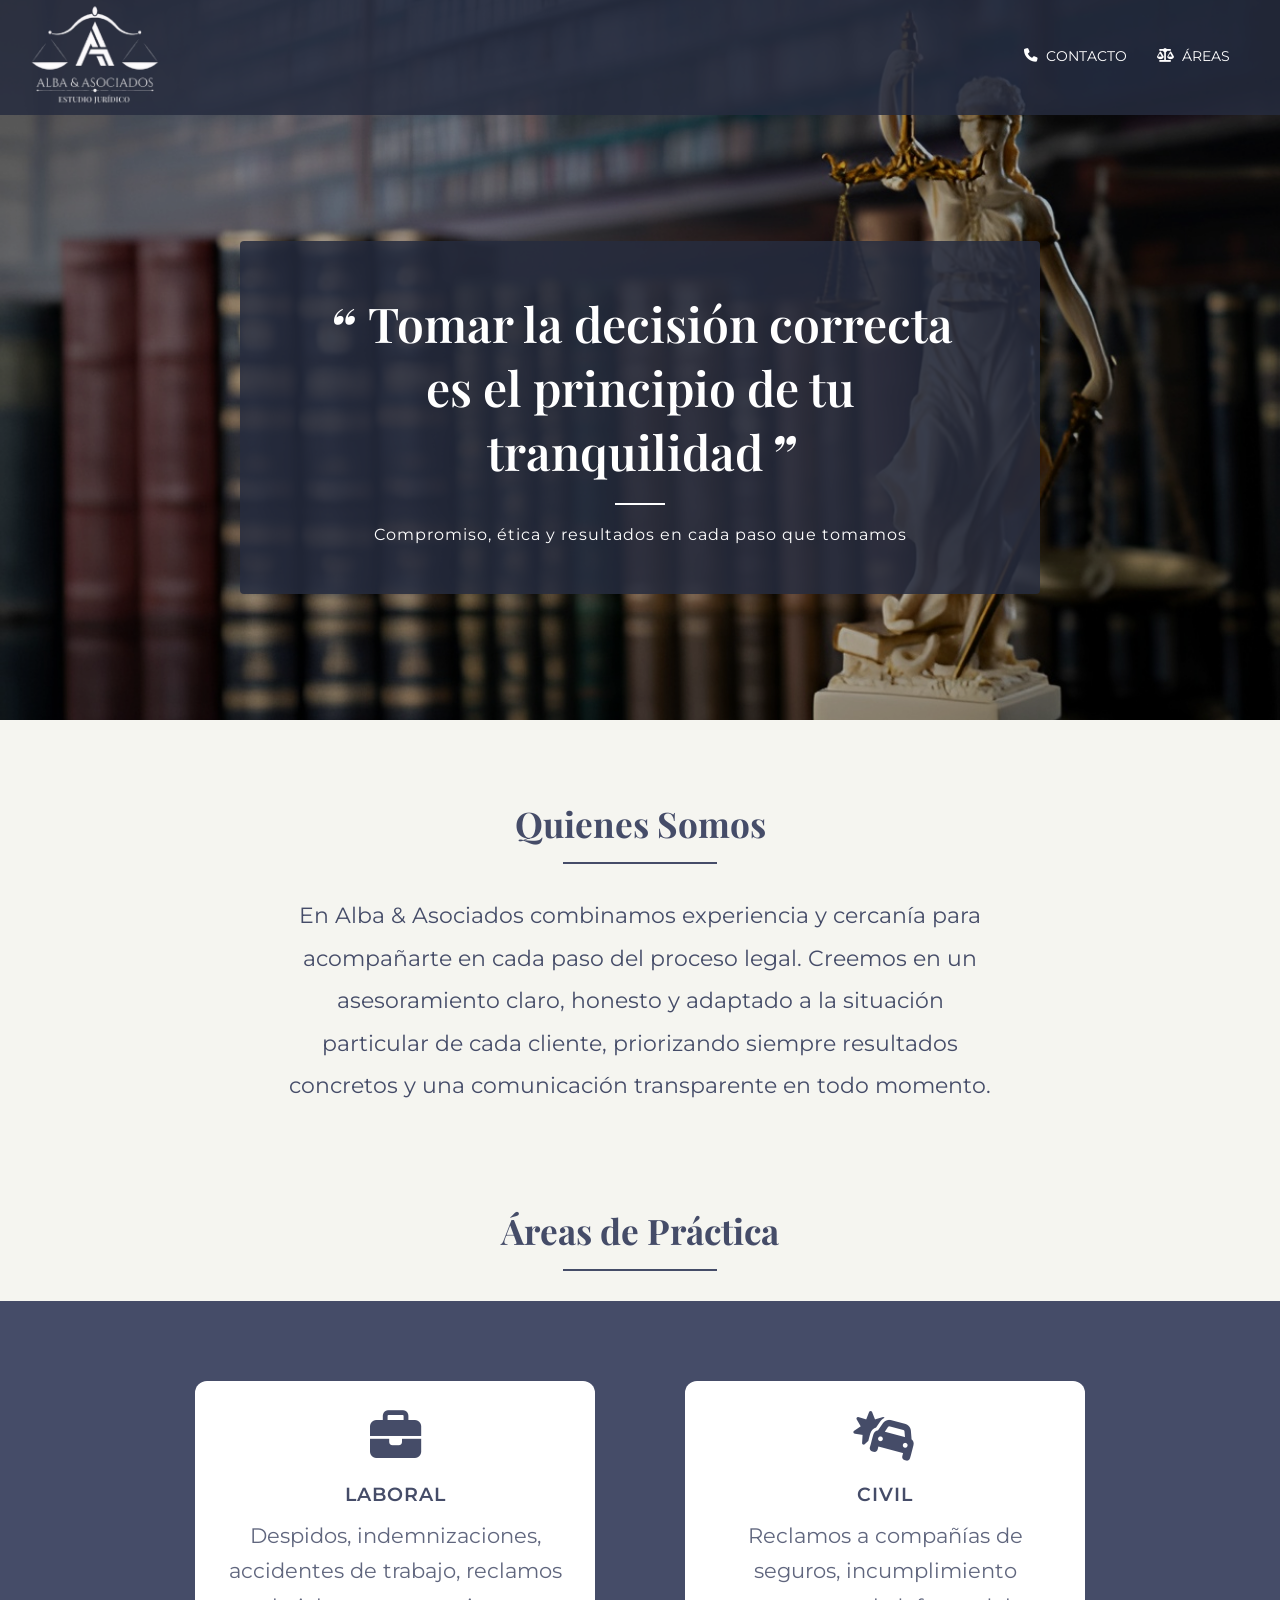
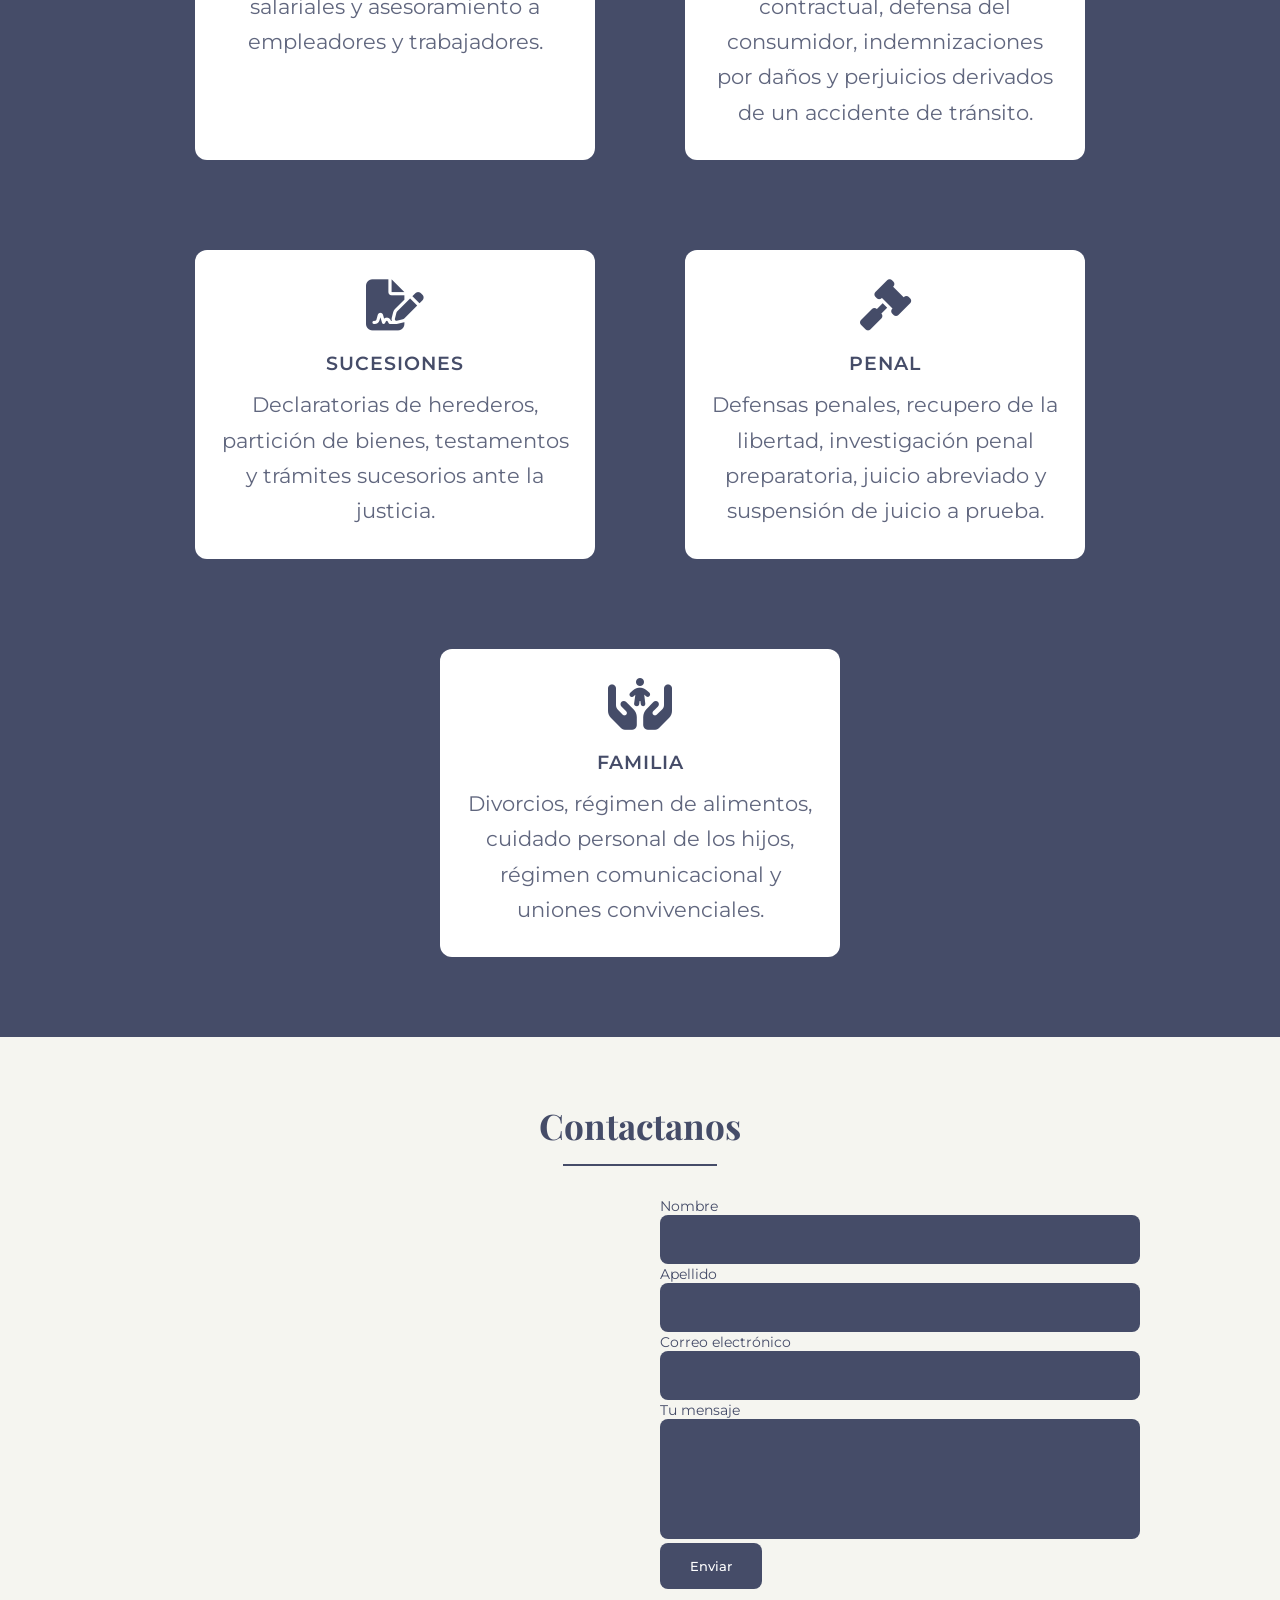
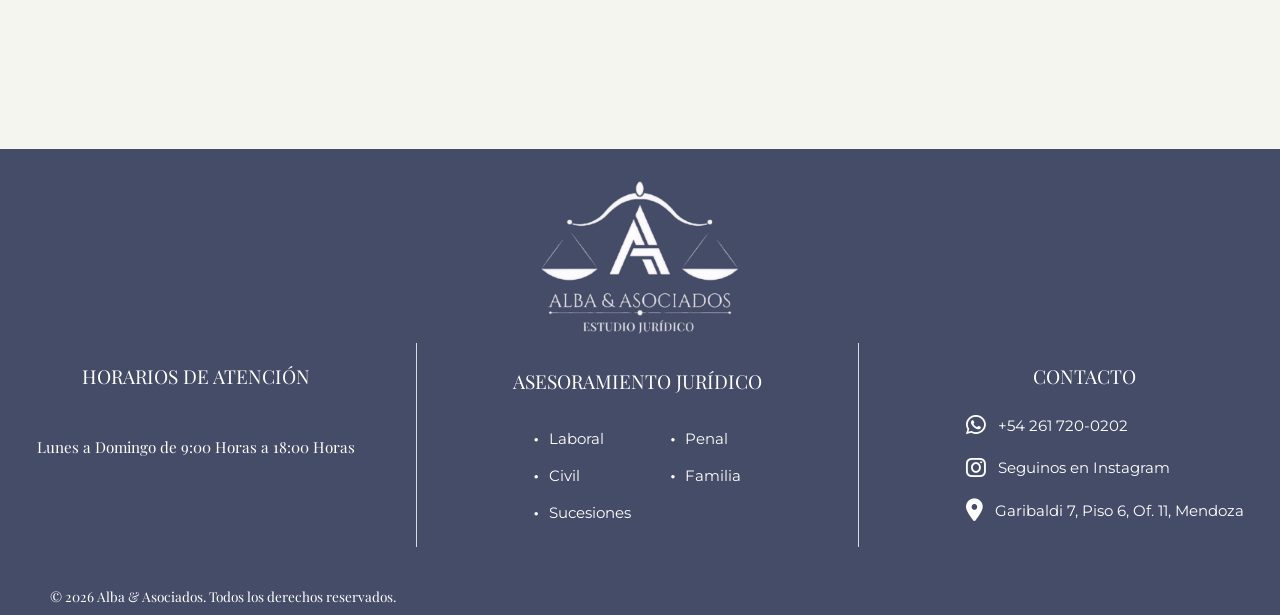
==== commit b3785f3a: "Se arreglaron detalles" ====
--- a/index.html
+++ b/index.html
@@ -134,13 +134,13 @@
 
     <div class = "footer-contenido">
         <div class = "footer-col">
-            <h3>Horarios de atención:</h3>
+            <h3>HORARIOS DE ATENCIÓN</h3>
             <p>Lunes a Domingo de 9:00 Horas a 18:00 Horas</p>
         </div>
     
 
         <div class = "footer-col border-col">
-        <h3>Asesoramiento jurídico:</h3>
+        <h3>ASESORAMIENTO JURÍDICO</h3>
         <div class = "footer-lista-areas">
             <ul class="col-area">
                 <li>Laboral</li>
@@ -155,6 +155,7 @@
      </div>
 
      <div class="footer-col">
+        <h3>CONTACTO</h3>
         <div class="footer-link">
             <a href="https://wa.me/5492617200202" target="_blank">
                  <i class="fa-brands fa-whatsapp"></i> +54 261 720-0202
--- a/CSS/styles.css
+++ b/CSS/styles.css
@@ -264,10 +264,10 @@
 }
 
 .divisor-seccion {
-    width: 40px;
+    width: 13%;
     border: none;
     border-top: 2px solid var(--color-primario);
-    margin: 0 auto 40px auto;
+    margin: 15px auto 30px auto;
 }
 
 .nosotros-texto {
@@ -451,11 +451,12 @@
 
 .footer-contenido {
     display: flex;
-    justify-content: center;
-    align-items: center;
+    justify-content: space-between;
+    align-items: flex-start;
     max-width: 1400px;
     margin: 0 auto;
     padding-bottom: 60px;
+    gap: 30px;
 }
 
 .footer-col {
@@ -468,21 +469,28 @@
 }
 
 .border-col {
-    border-left: 1px solid rgba(255, 255, 255, 0.4);
-    border-right: 1px solid rgba(255, 255, 255, 0.4);
+    border-left: 1.5px solid rgba(255, 255, 255, 0.8);
+    border-right: 1.5px solid rgba(255, 255, 255, 0.8);
     height: 100%;
+    padding: 25px 45px;
+    margin: -20px 0;
+    margin-left: -5px;
 }
 
 .footer-col h3 {
     font-family: var(--fuente-titulos);
     font-size: 1.2rem;
     font-weight: normal;
-    margin-bottom: 30px;
+    margin-bottom: 20px;
+    margin-top: 0;
+    text-align: center;
 }
 
 .footer-col p {
     font-family: var(--fuente-titulos);
     font-size: 0.95rem;
+    margin-top: 28px;
+    text-align: center;
 }
 
 .footer-lista-areas {
@@ -498,6 +506,7 @@
     text-align: left;
     font-family: var(--fuente-textos);
     font-size: 0.95rem;
+    margin-top: 15px;
 }
 
 .col-area li {
@@ -533,6 +542,8 @@
     gap: 20px;
     align-items: flex-start;
     text-align: left;
+    margin-top: 5px;
+    margin-left: 40px;
 }
 
 .footer-link a {
@@ -735,10 +746,13 @@
     .border-col {
         border-left: none;
         border-right: none;
-        border-top: 1px solid rgba(255, 255, 255, 0.4);
-        border-bottom: 1px solid rgba(255, 255, 255, 0.4);
+        border-top: 3px solid rgba(255, 255, 255, 0.8);
+        border-bottom: 3px solid rgba(255, 255, 255, 0.8);
         height: auto;
         padding: 25px 0;
+        margin-top: 5px;
+        margin-bottom: 3px;
+        
     }
 
     .footer-lista-areas {
@@ -801,5 +815,13 @@
         font-size: 1.4rem !important;
         margin: 0 !important;
     }
+
+    .footer-col p {
+    font-family: var(--fuente-titulos);
+    font-size: 0.95rem;
+    margin-top: 10px;
+    margin-bottom: 15px;
+    text-align: center;
+}
     
 }
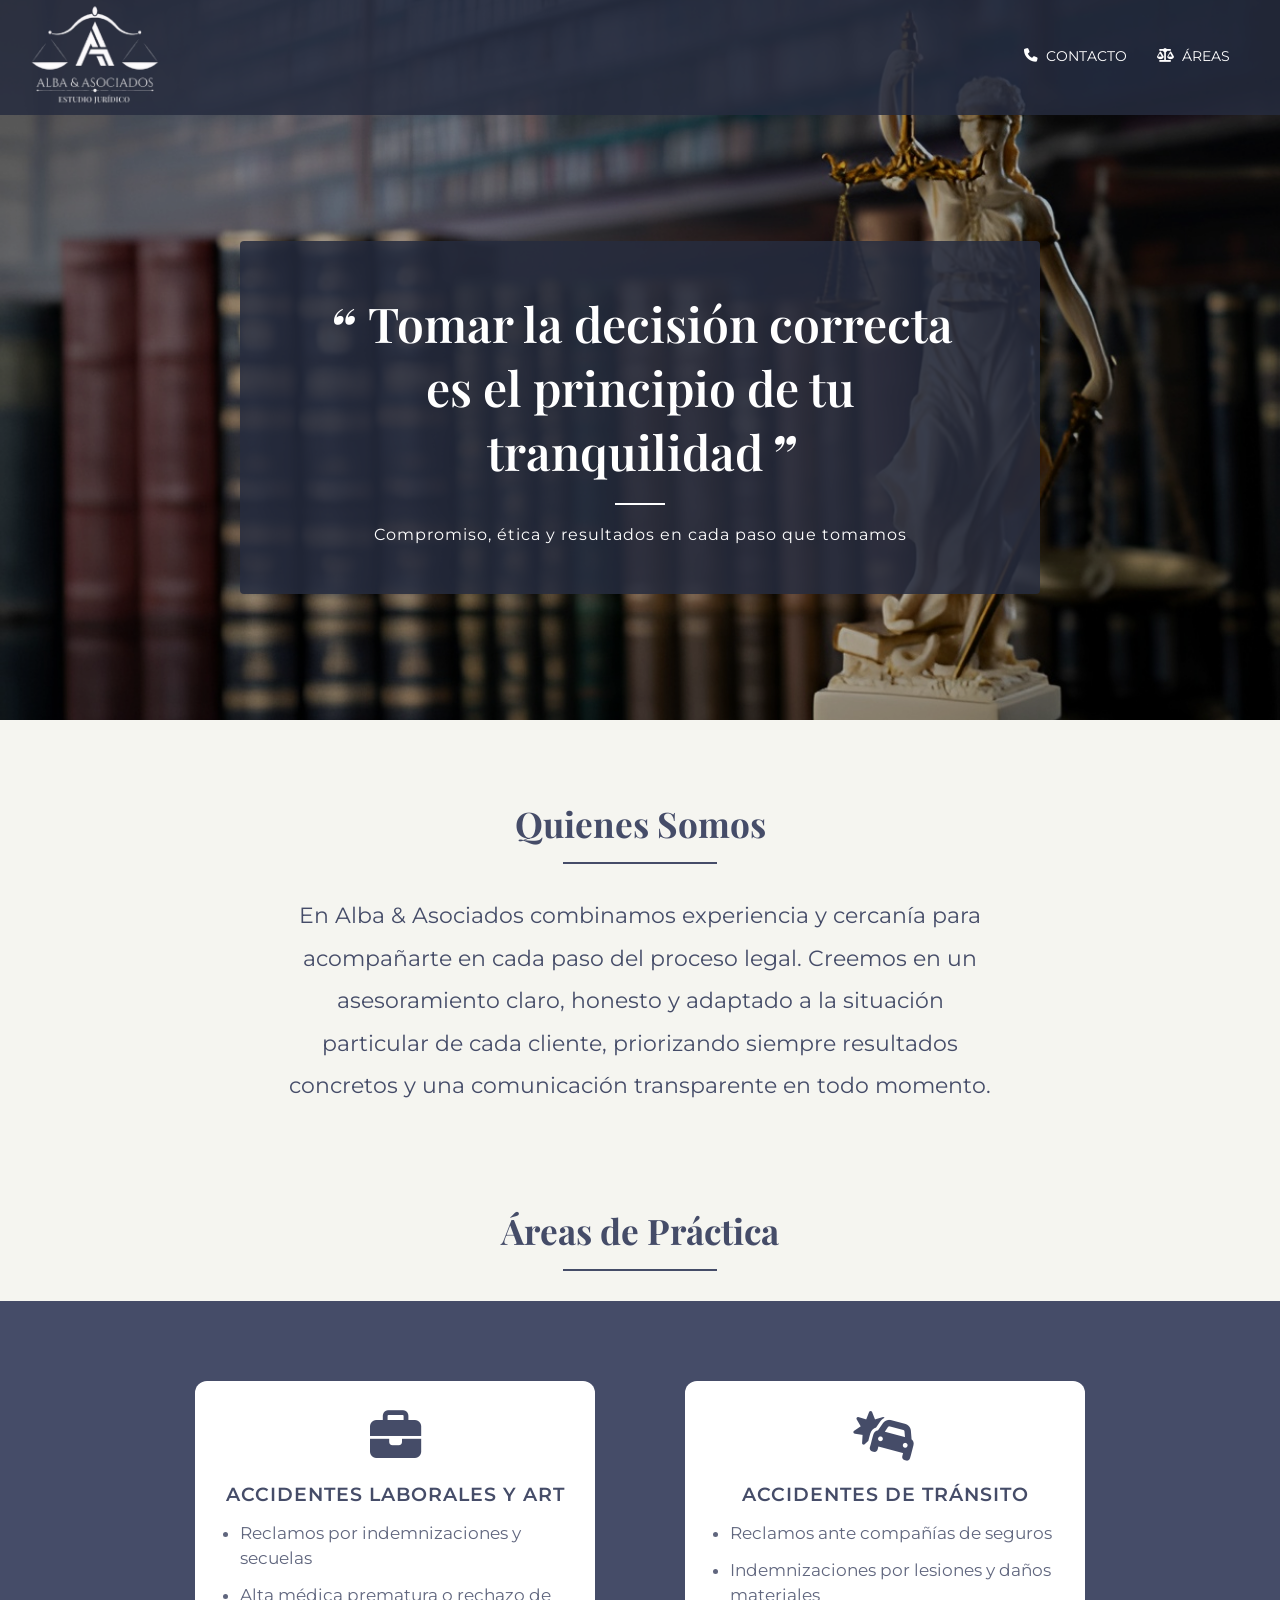
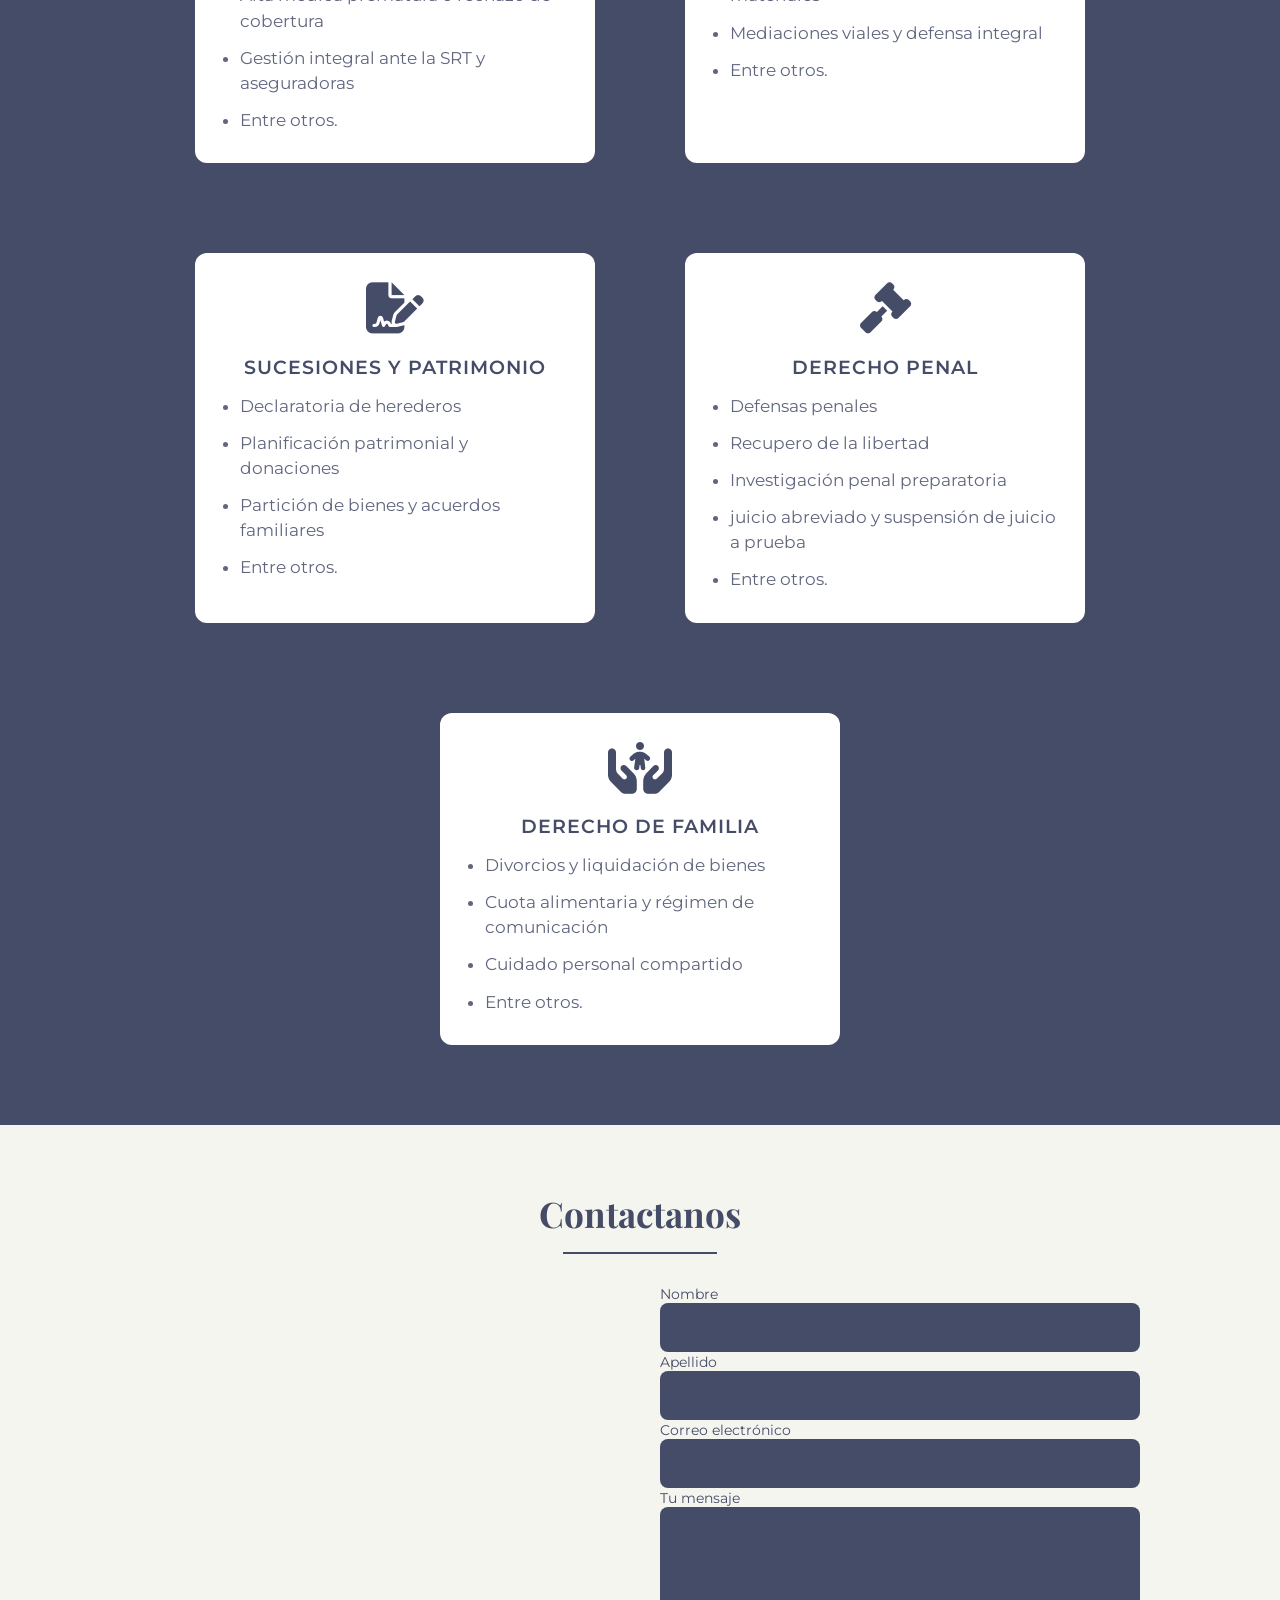
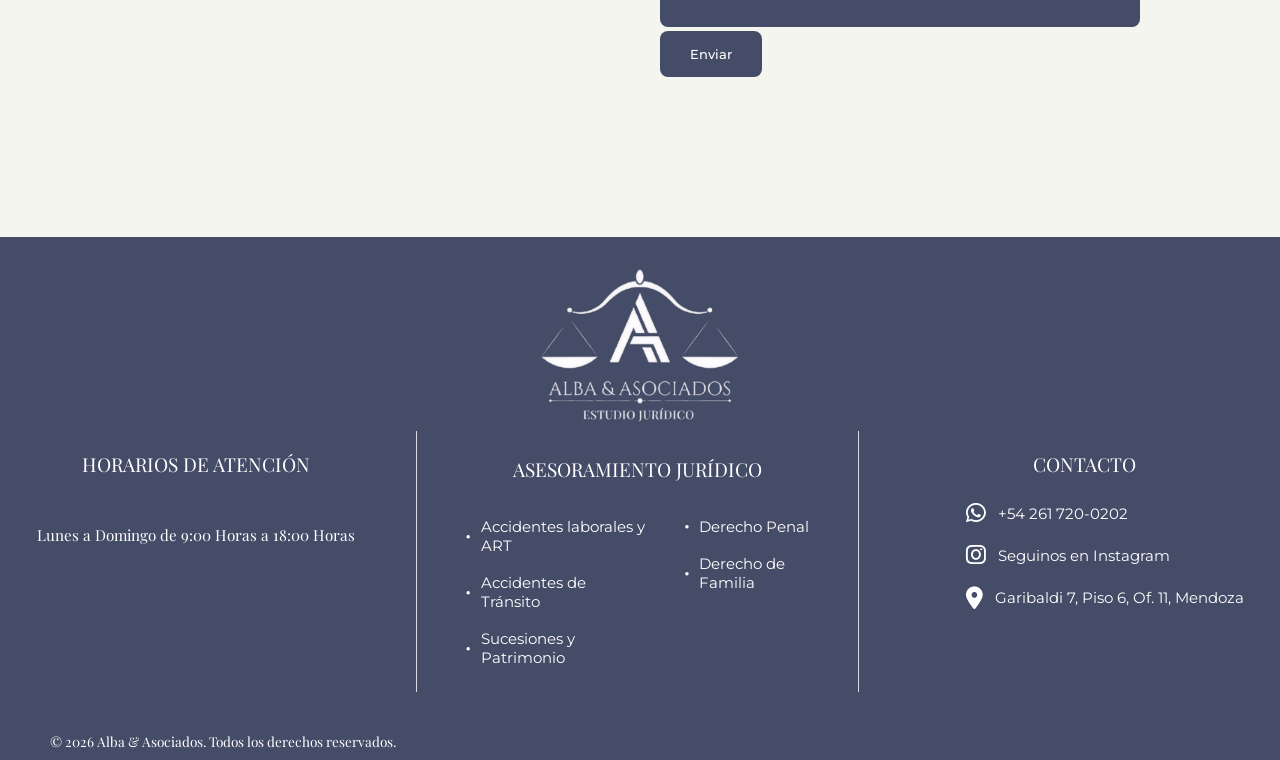
==== commit 77953bb8: "Se agregan nuevos textos para las areas" ====
--- a/index.html
+++ b/index.html
@@ -64,34 +64,59 @@
 
     <div class="card-area fade-in">
         <i class="fa-solid fa-briefcase"></i>
-        <span class="card-area-titulo">LABORAL</span>
-        <p class="card-area-desc">Despidos, indemnizaciones, accidentes de trabajo, reclamos salariales y asesoramiento a empleadores y trabajadores.</p>
+        <span class="card-area-titulo">ACCIDENTES LABORALES Y ART</span>
+        <ul class="card-area-lista">
+            <li>Reclamos por indemnizaciones y secuelas</li>
+            <li>Alta médica prematura o rechazo de cobertura</li>
+            <li>Gestión integral ante la SRT y aseguradoras</li>
+            <li>Entre otros.</li>
+        </ul>
     </div>
 
     <div class="card-area fade-in">
         <i class="fa-solid fa-car-burst"></i>
-        <span class="card-area-titulo">CIVIL</span>
-        <p class="card-area-desc">Reclamos a compañías de seguros, incumplimiento contractual, defensa del consumidor, indemnizaciones por daños y perjuicios derivados de un accidente de tránsito.</p>
-    </div>
-
-     <div class="card-area fade-in">
+        <span class="card-area-titulo">ACCIDENTES DE TRÁNSITO</span>
+        <ul class="card-area-lista">
+            <li>Reclamos ante compañías de seguros</li>
+            <li>Indemnizaciones por lesiones y daños materiales</li>
+            <li>Mediaciones viales y defensa integral</li>
+            <li>Entre otros.</li>
+        </ul>
+    </div>
+
+    <div class="card-area fade-in">
         <i class="fa-solid fa-file-signature"></i>
-        <span class="card-area-titulo">SUCESIONES</span>
-        <p class="card-area-desc">Declaratorias de herederos, partición de bienes, testamentos y trámites sucesorios ante la justicia.</p>
+        <span class="card-area-titulo">SUCESIONES Y PATRIMONIO</span>
+        <ul class="card-area-lista">
+            <li>Declaratoria de herederos</li>
+            <li>Planificación patrimonial y donaciones</li>
+            <li>Partición de bienes y acuerdos familiares</li>
+            <li>Entre otros.</li>
+        </ul>
     </div>
 
     <div class = "card-area fade-in">
         <i class = "fa-solid fa-gavel"></i>
-        <span class="card-area-titulo">PENAL</span>
-        <p class="card-area-desc">Defensas penales, recupero de la libertad, investigación penal preparatoria, juicio abreviado y suspensión de juicio a prueba.</p>
-    </div>
-
-    <div class = "card-area fade-in">
-        <i class = "fa-solid fa-hands-holding-child"></i>
-        <span class="card-area-titulo">FAMILIA</span>
-        <p class="card-area-desc">Divorcios, régimen de alimentos, cuidado personal de los hijos, régimen comunicacional y uniones convivenciales.</p>
-    </div>
-</div>
+        <span class="card-area-titulo">DERECHO PENAL</span>
+        <ul class="card-area-lista">
+            <li>Defensas penales</li>
+            <li>Recupero de la libertad</li>
+            <li>Investigación penal preparatoria</li>
+            <li>juicio abreviado y suspensión de juicio a prueba</li>
+            <li>Entre otros.</li>
+        </ul>
+    </div>
+
+    <div class="card-area fade-in">
+        <i class="fa-solid fa-hands-holding-child"></i>
+        <span class="card-area-titulo">DERECHO DE FAMILIA</span>
+        <ul class="card-area-lista">
+            <li>Divorcios y liquidación de bienes</li>
+            <li>Cuota alimentaria y régimen de comunicación</li>
+            <li>Cuidado personal compartido</li>
+            <li>Entre otros.</li>
+        </ul>
+    </div>
 
 </section>
 
@@ -143,13 +168,13 @@
         <h3>ASESORAMIENTO JURÍDICO</h3>
         <div class = "footer-lista-areas">
             <ul class="col-area">
-                <li>Laboral</li>
-                <li>Civil</li>
-                <li>Sucesiones</li>
+                <li>Accidentes laborales y<br>ART</li>
+                <li>Accidentes de<br>Tránsito</li>
+                <li>Sucesiones y<br>Patrimonio</li>
             </ul>
             <ul class="col-area">
-                <li>Penal</li>
-                <li>Familia</li>
+                <li>Derecho Penal</li>
+                <li>Derecho de<br>Familia</li>
             </ul>
         </div>
      </div>
--- a/CSS/styles.css
+++ b/CSS/styles.css
@@ -348,6 +348,23 @@
     line-height: 1.7;
     margin-top: 12px;
     opacity: 0.85;
+}
+
+.card-area-lista {
+    text-align: left;
+    margin-top: 15px;
+    padding-left: 20px;
+    font-size: 1.05rem; 
+    line-height: 1.5;
+    opacity: 0.85;
+    width: 100%;
+    display: flex;
+    flex-direction: column;
+    gap: 12px; 
+}
+
+.card-area-lista li {
+    list-style-type: disc; 
 }
 
 
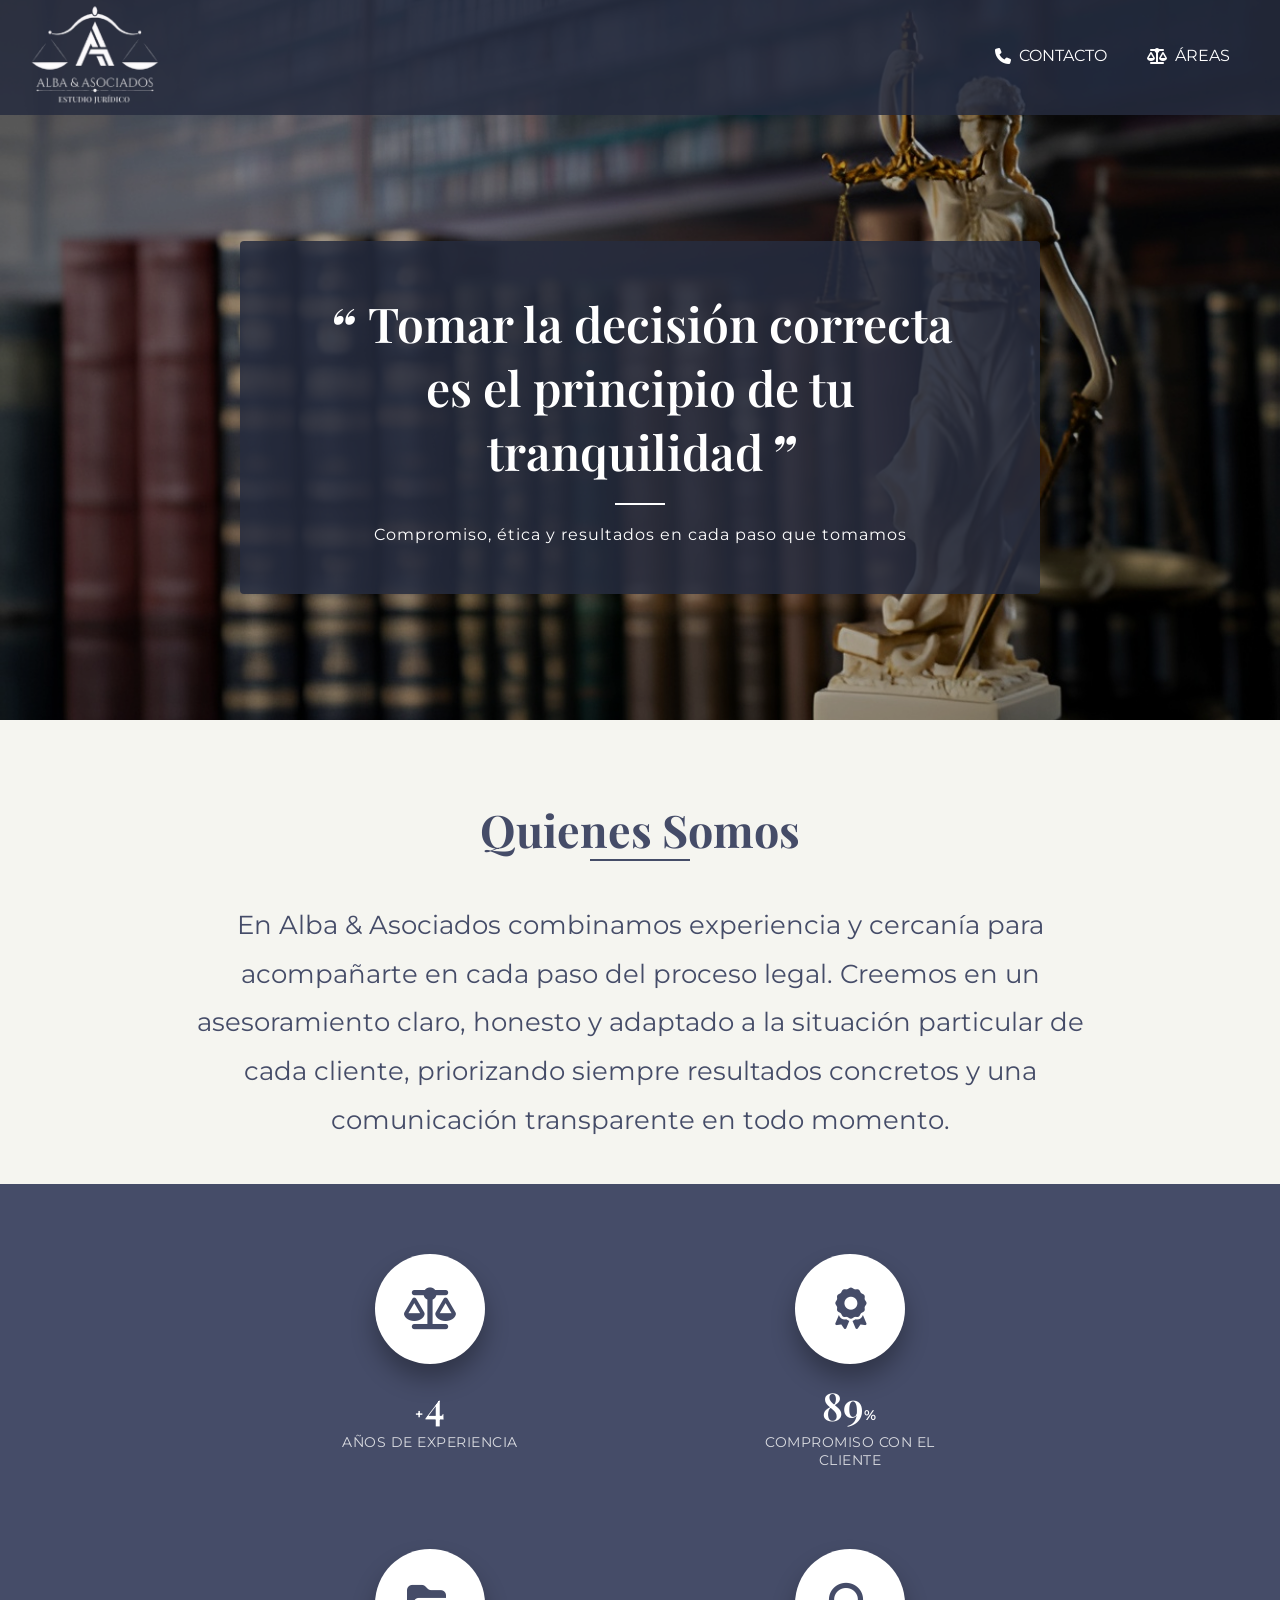
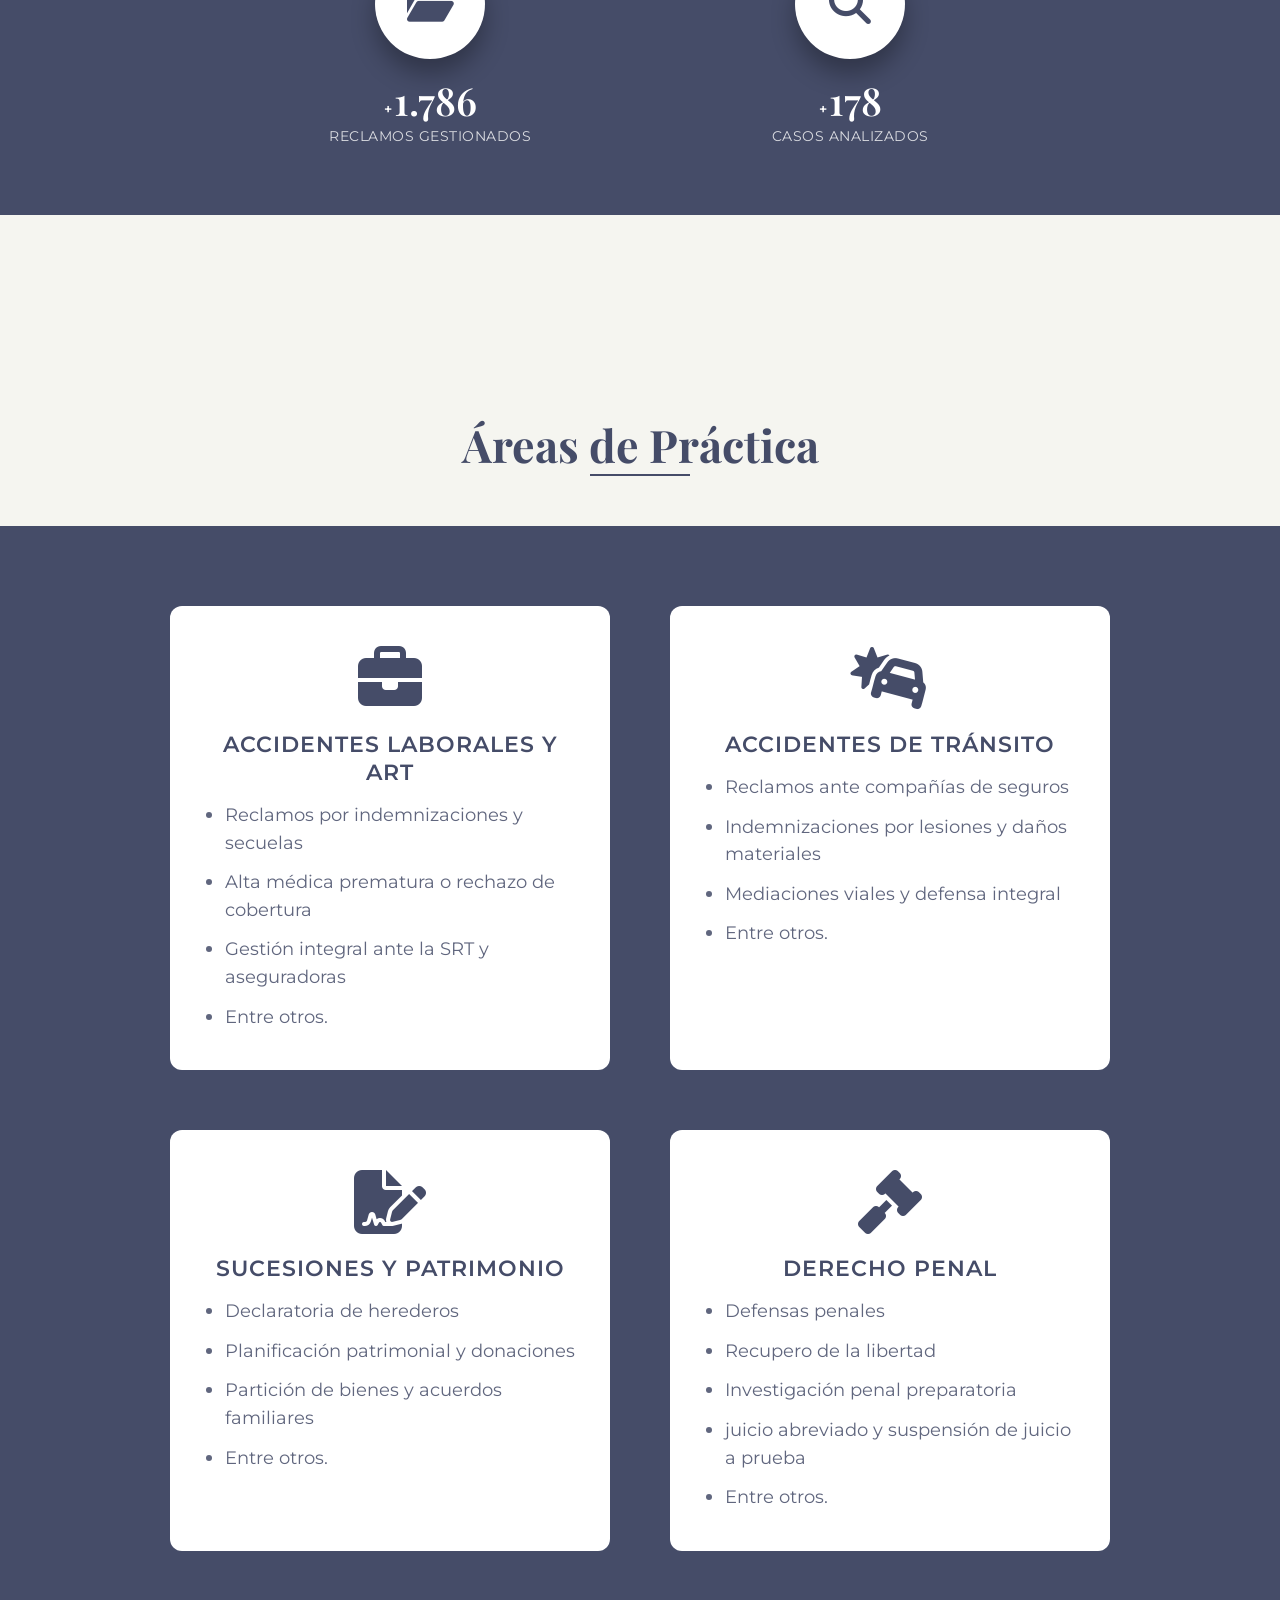
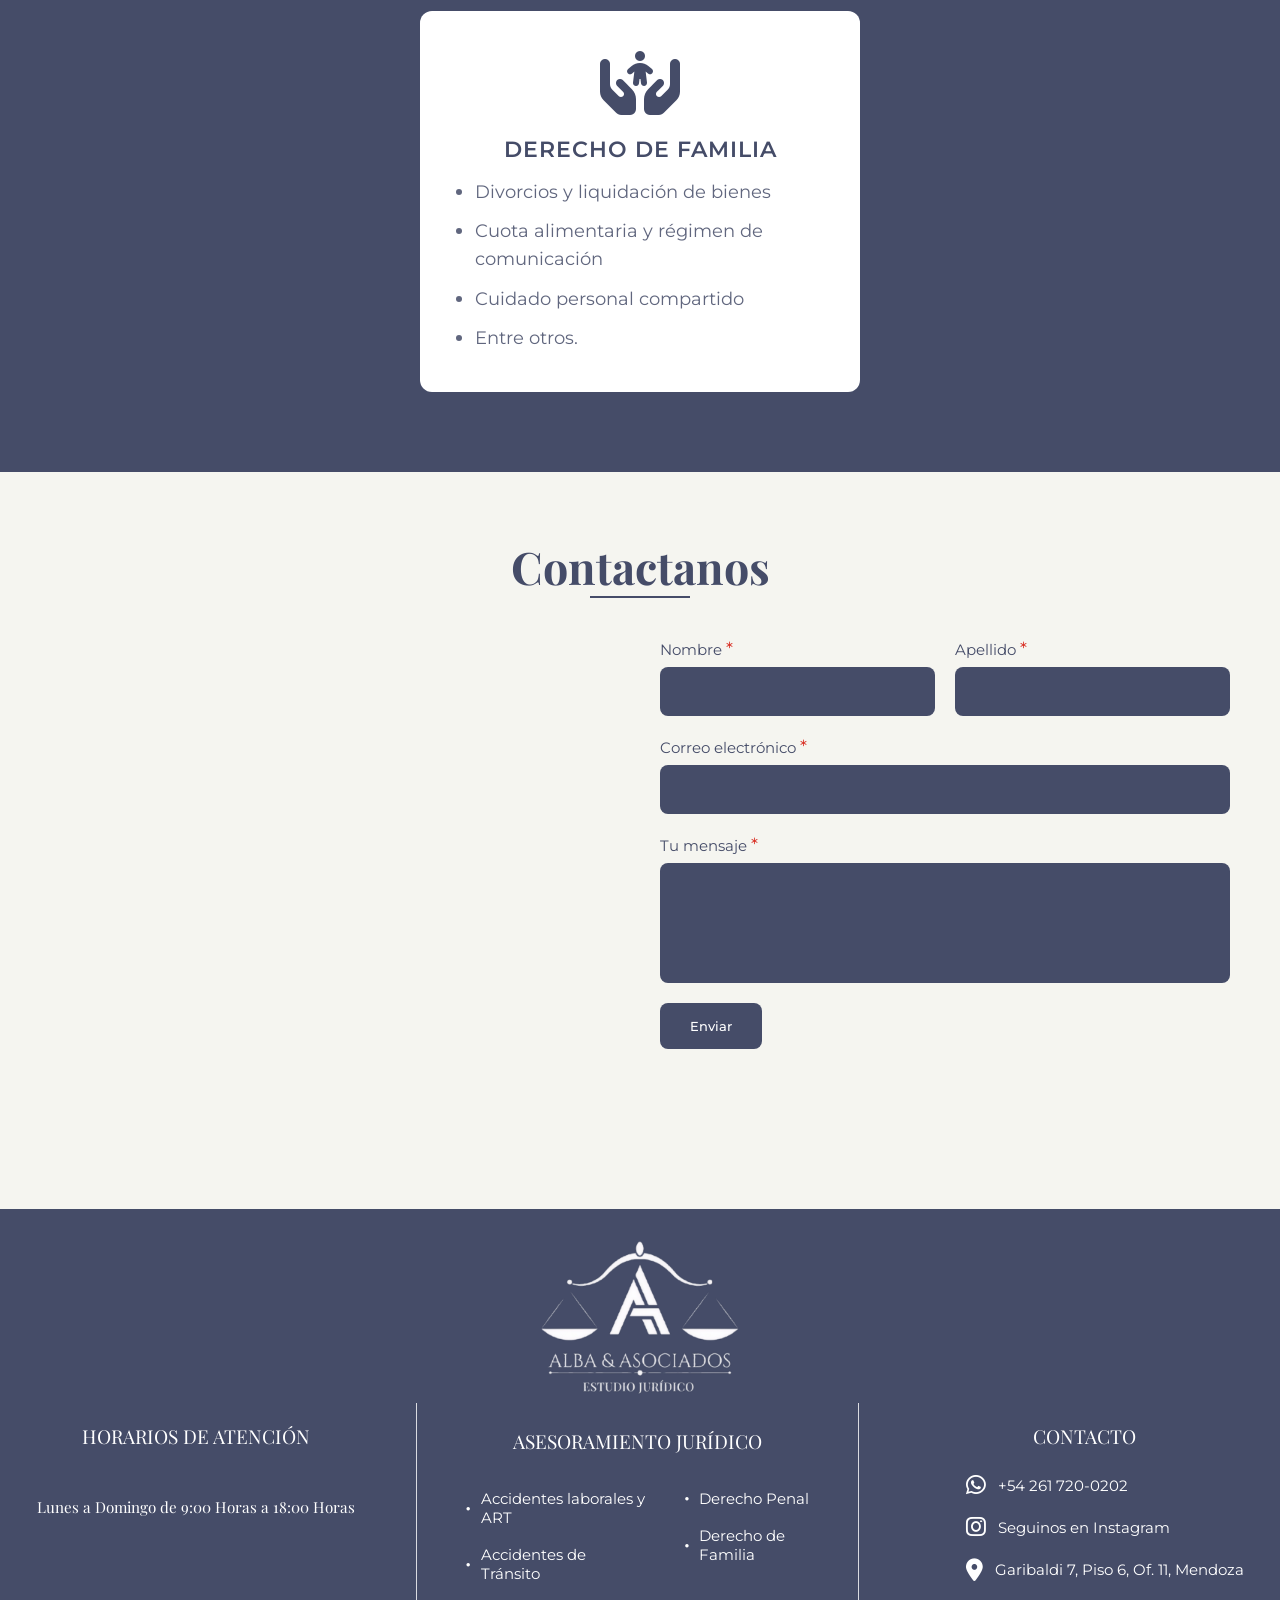
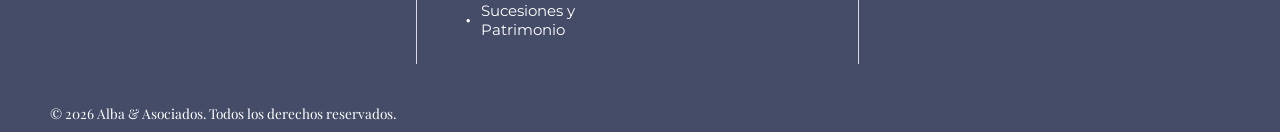
==== commit e2495b61: "Se mejoro contactanos y se agregaron contadores" ====
--- a/index.html
+++ b/index.html
@@ -56,6 +56,36 @@
 </p>
 </section>
 
+<section class="seccion-estadisticas">
+    <div class="stats-contenedor">
+
+        <div class="stat-item fade-in">
+            <div class="stat-icono"><i class="fa-solid fa-scale-balanced"></i></div>
+            <span class="stat-numero" data-target="5" data-prefix="+">0</span>
+            <span class="stat-label">Años de experiencia</span>
+        </div>
+
+        <div class="stat-item fade-in">
+            <div class="stat-icono"><i class="fa-solid fa-award"></i></div>
+            <span class="stat-numero" data-target="100" data-suffix="%">0</span>
+            <span class="stat-label">Compromiso con el cliente</span>
+        </div>
+
+        <div class="stat-item fade-in">
+            <div class="stat-icono"><i class="fa-solid fa-folder-open"></i></div>
+            <span class="stat-numero" data-target="2000" data-prefix="+">0</span>
+            <span class="stat-label">Reclamos gestionados</span>
+        </div>
+
+        <div class="stat-item fade-in">
+            <div class="stat-icono"><i class="fa-solid fa-magnifying-glass"></i></div>
+            <span class="stat-numero" data-target="200" data-prefix="+">0</span>
+            <span class="stat-label">Casos analizados</span>
+        </div>
+
+    </div>
+</section>
+
 <section id = "servicios" class = "seccion seccion-areas">
 <h2 class = "titulo-seccion fade-in">Áreas de Práctica</h2>
 <hr class = "divisor-seccion">
@@ -129,27 +159,50 @@
             <iframe src="https://maps.google.com/maps?q=Garibaldi%207,%20piso%206,%20OF.%2011,%20Mendoza&t=&z=16&ie=UTF8&iwloc=&output=embed" allowfullscreen="" loading="lazy" referrerpolicy="no-referrer-when-downgrade"></iframe></div>
 
             <div class="formulario fade-in">
-                <form id="formContacto" class="fade-in" action="https://formsubmit.co/joaquindevige25@gmail.com" method="POST">
-                    <input type="hidden" name="_next" value="https://joaco3412.github.io/Estudio-Juridico/">
-                    <input type="hidden" name="_captcha" value="false">
-
-                    <label for="nombre" class="fade-in">Nombre</label>
-                    <input type="text" id="nombre" name="nombre" required>
-
-                    <label for="apellido" class="fade-in">Apellido</label>
-                    <input type="text" id="apellido" name="apellido" required>
-                    
-                    <label for="correo" class="fade-in">Correo electrónico</label>
-                    <input type="email" id="correo" name="correo" required>
-                    
-                    <label for="mensaje" class="fade-in">Tu mensaje</label>
-                    <textarea id="mensaje" name="mensaje" required></textarea>
-                    
-                    <button type="submit" class="fade-in">Enviar</button>
-                </form>
+               <form id="formContacto" class="fade-in" action="https://formsubmit.co/joaquindevige25@gmail.com" method="POST">
+    <input type="hidden" name="_next" value="https://joaco3412.github.io/Estudio-Juridico/">
+    <input type="hidden" name="_captcha" value="false">
+
+    <!-- Fila que pone Nombre y Apellido uno al lado del otro -->
+    <div class="fila-formulario">
+        
+        <!-- Bloque 1: Solo Nombre -->
+        <div class="grupo-formulario">
+            <label for="nombre" class="fade-in label-requerido">Nombre</label>
+            <input type="text" id="nombre" name="nombre" required>
+        </div>
+
+        <!-- Bloque 2: Solo Apellido -->
+        <div class="grupo-formulario">
+            <label for="apellido" class="fade-in label-requerido">Apellido</label>
+            <input type="text" id="apellido" name="apellido" required>
+        </div>
+
+    </div>
+    
+        <!-- Correo abajo ocupando todo el ancho -->
+        <div class="grupo-formulario">
+            <label for="correo" class="fade-in label-requerido">Correo electrónico</label>
+            <input type="email" id="correo" name="correo" required>
+        </div>
+    
+        <!-- Mensaje abajo ocupando todo el ancho -->
+        <div class="grupo-formulario">
+            <label for="mensaje" class="fade-in label-requerido">Tu mensaje</label>
+            <textarea id="mensaje" name="mensaje" required></textarea>
+        </div>
+    
+        <button type="submit" class="fade-in">Enviar</button>
+    </form>
+
+            <div id="mensajeExito" class="mensaje-exito">
+                <i class="fa-solid fa-circle-check"></i>
+                <h3>¡Mensaje enviado!</h3>
+                <p>Hemos recibido tu consulta correctamente. Nos pondremos en contacto a la brevedad.</p>
             </div>
         </div>
-    </section>
+    </div>
+</section>
 
 <footer>
 
--- a/CSS/styles.css
+++ b/CSS/styles.css
@@ -115,8 +115,8 @@
 
 .header-info {
     display: flex;
-    gap: 30px;
-    font-size: 0.85rem;
+    gap: 40px; /*AUMENTO TAMAÑO*/
+    font-size: 1rem; /*AUMENTO TAMAÑO*/
 }
 
 .header-info a {
@@ -248,7 +248,7 @@
 }
 
 .seccion-areas {
-    padding-top: 60px;
+    padding-top: 200px;
     padding-bottom: 60px;
 }
 
@@ -258,26 +258,106 @@
 
 .titulo-seccion {
     font-family: var(--fuente-titulos);
-    font-size: 2.2rem;
+    font-size: 2.8rem; /*AUMENTO TAMAÑO*/
     color: var(--color-primario);
     margin-bottom: 15px;
 }
 
 .divisor-seccion {
-    width: 13%;
+    width: 100px;
     border: none;
     border-top: 2px solid var(--color-primario);
-    margin: 15px auto 30px auto;
+    margin: -15px auto 40px auto;
+
 }
 
 .nosotros-texto {
-    max-width: 750px;
+    max-width: 950px; /*AUMENTO TAMAÑO*/
     margin: 0 auto;
-    font-size: 1.40rem;
+    font-size: 1.6rem; /*AUMENTO TAMAÑO*/
     line-height: 1.9;
     color: var(--color-primario);
     text-align: center;
     padding: 0 20px;
+}
+
+/* ESTADÍSTICAS ANIMADAS */
+
+.seccion-estadisticas {
+    background-color: var(--color-primario);
+    padding: 70px 50px;
+    position: relative;
+    z-index: 1;
+}
+
+.stats-contenedor {
+    display: grid;
+    grid-template-columns: repeat(2, auto);
+    justify-content: center;
+    column-gap: 200px;
+    row-gap: 80px;
+    margin: 0 auto;
+}
+
+.stat-item {
+    display: flex;
+    flex-direction: column;
+    align-items: center;
+    color: var(--color-blanco);
+    width: 220px;
+}
+
+.stat-icono {
+    width: 110px;
+    height: 110px;
+    border-radius: 50%;
+    background-color: var(--color-blanco);
+    border: none;
+    display: flex;
+    align-items: center;
+    justify-content: center;
+    margin-bottom: 22px;
+    box-shadow: 0 15px 25px rgba(0, 0, 0, 0.3);
+}
+
+.stat-icono i {
+    font-size: 2.6rem;
+    color: var(--color-primario);
+    transition: color 0.3s ease;
+}
+
+.stat-prefix, .stat-suffix{
+    font-family: var(--fuente-textos);
+    font-size: 0.85rem;
+    display: inline-block;
+    vertical-align: baseline;
+}
+
+.stat-prefix{
+    transform: translateY(-2px);
+    margin-right: 2px;
+}
+
+.stat-suffix{
+    transform: translateY(-1px);
+    margin-right: 2px;
+}
+
+.stat-numero {
+    font-family: var(--fuente-titulos);
+    font-size: 2.4rem;
+    font-weight: 600;
+    margin-bottom: 8px;
+    line-height: 1;
+}
+
+.stat-label {
+    font-family: var(--fuente-textos);
+    font-size: 0.9rem;
+    letter-spacing: 0.5px;
+    text-transform: uppercase;
+    opacity: 0.8;
+    text-align: center;
 }
 
 
@@ -286,13 +366,12 @@
     z-index: 1; 
     background-color: transparent; 
     padding: 80px 0; 
-    
     display: flex;
     justify-content: center;
     flex-wrap: wrap;
-    gap: 90px; 
-    max-width: 1050px; 
-    margin: 0 auto;
+    gap: 60px; /*AUMENTO TAMAÑO*/ 
+    max-width: 1400px; /*AUMENTO TAMAÑO*/ 
+    margin: 50px auto 0 auto;
 }
 
 .areas-contenedor::before {
@@ -310,9 +389,9 @@
 .card-area {
     background-color: var(--color-blanco);
     color: var(--color-primario);
-    width: 400px;
+    width: 440px; /*AUMENTO TAMAÑO*/
     height: auto;
-    padding: 30px 25px;
+    padding: 40px 35px; /*AUMENTO TAMAÑO*/
     display: flex;
     flex-direction: column;
     justify-content: flex-start;
@@ -331,13 +410,13 @@
 }
 
 .card-area i {
-    font-size: 3.2rem;
+    font-size: 4rem; /*AUMENTO TAMAÑO*/
     margin-bottom: 15px;
 }
 
 .card-area-titulo {
     font-weight: 600;
-    font-size: 1.2rem;
+    font-size: 1.4rem; /*AUMENTO TAMAÑO*/
     letter-spacing: 1px;
     margin-top: 5px;
 }
@@ -354,7 +433,7 @@
     text-align: left;
     margin-top: 15px;
     padding-left: 20px;
-    font-size: 1.05rem; 
+    font-size: 1.15rem; /*AUMENTO TAMAÑO*/ 
     line-height: 1.5;
     opacity: 0.85;
     width: 100%;
@@ -372,7 +451,7 @@
     display: grid;
     grid-template-columns: 1fr 1fr;
     gap: 40px;
-    max-width: 1000px;
+    max-width: 1250px; /*AUMENTO TAMAÑO*/
     margin: 0 auto;
     text-align: left;
 }
@@ -392,9 +471,37 @@
 }
 
 .formulario label {
-    font-size: 0.9rem;
+    font-size: 0.95rem;
     color: var(--color-primario);
-    margin-bottom: -5px;
+    margin-bottom: 8px;
+}
+
+#formContacto {
+    display: flex;
+    flex-direction: column;
+    gap: 20px;
+}
+
+/* Esto pone a los inputs uno al lado del otro */
+.fila-formulario {
+    display: flex;
+    gap: 20px; /* Separación entre la caja de Nombre y la caja de Apellido */
+    width: 100%;
+}
+
+/* Esto asegura que los dos inputs midan exactamente la mitad (50/50) */
+.grupo-formulario {
+    display: flex;
+    flex-direction: column;
+    flex: 1; 
+}
+
+/* El asterisco rojo para indicar obligatoriedad */
+.label-requerido::after {
+    content: '*';
+    color: #d93025; 
+    margin-left: 4px;
+    font-size: 1.1rem;
 }
 
 .formulario input,
@@ -434,6 +541,35 @@
 
 .formulario button:hover {
     background-color: var(--color-secundario);
+}
+
+.mensaje-exito {
+    display: none; 
+    text-align: center;
+    padding: 60px 20px;
+    background-color: var(--color-primario);
+    color: var(--color-blanco);
+    border-radius: 8px;
+    opacity: 0;
+    transition: opacity 0.5s ease-in-out;
+}
+
+.mensaje-exito i {
+    font-size: 4rem;
+    color: #4ade80; 
+    margin-bottom: 20px;
+}
+
+.mensaje-exito h3 {
+    font-family: var(--fuente-titulos);
+    font-size: 2.2rem;
+    margin-bottom: 15px;
+}
+
+.mensaje-exito p {
+    font-family: var(--fuente-textos);
+    font-size: 1.05rem;
+    line-height: 1.6;
 }
 
 .fade-in {
@@ -723,12 +859,43 @@
         flex-direction: column;
         align-items: center;
         gap: 20px;
+        margin-top: 40px !important;
     }
 
     .card-area {
         width: 100%;
         max-width: 340px;
         height: auto;
+    }
+
+    .seccion-areas {
+        padding-top: 150px !important; /* Ajusta este número si quieres que suba más o menos */
+    }
+
+    .seccion-estadisticas {
+        padding: 50px 20px;
+    }
+
+    .stats-contenedor {
+        flex-direction: column;
+        gap: 35px;
+    }
+
+    .stat-item {
+        width: 100%;
+    }
+
+    .stat-icono {
+        width: 90px;
+        height: 90px;
+    }
+
+    .stat-icono i {
+        font-size: 2.2rem;
+    }
+
+    .stat-numero {
+        font-size: 2rem;
     }
 
     .contacto-contenedor {
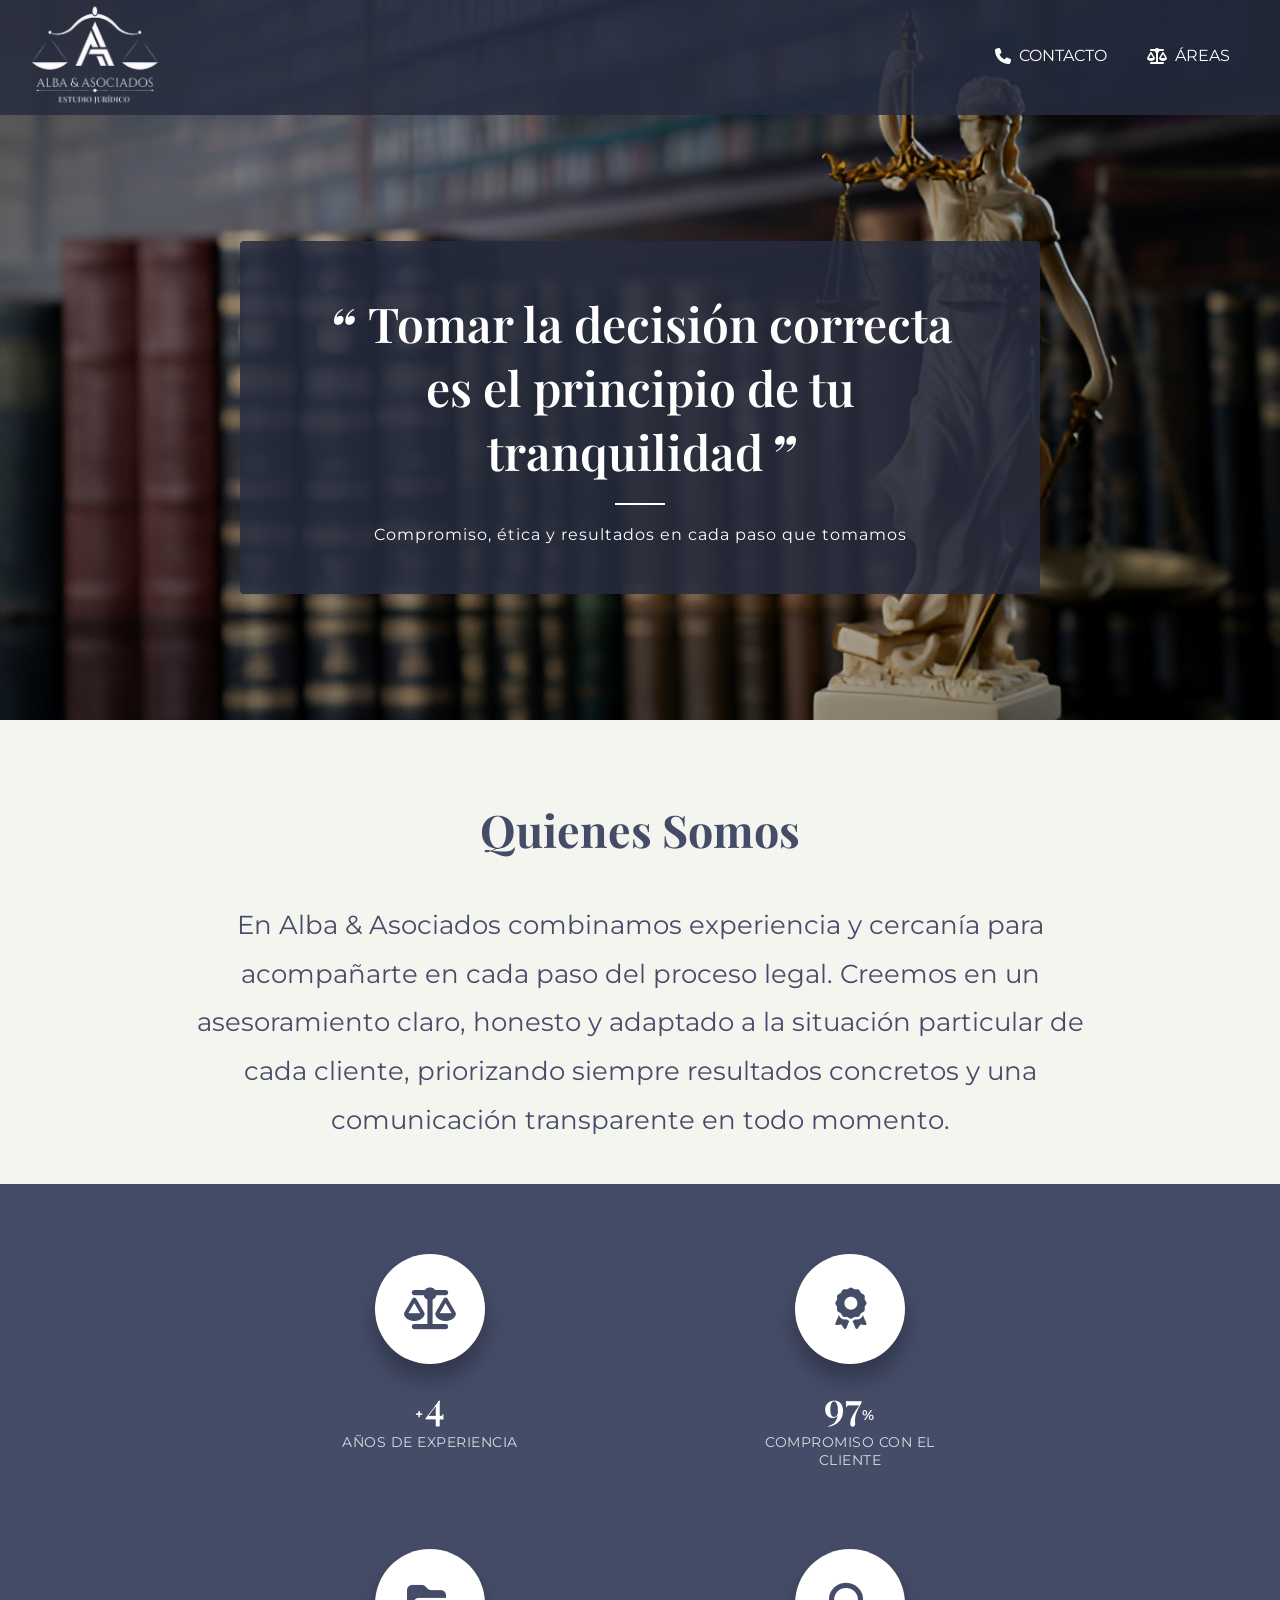
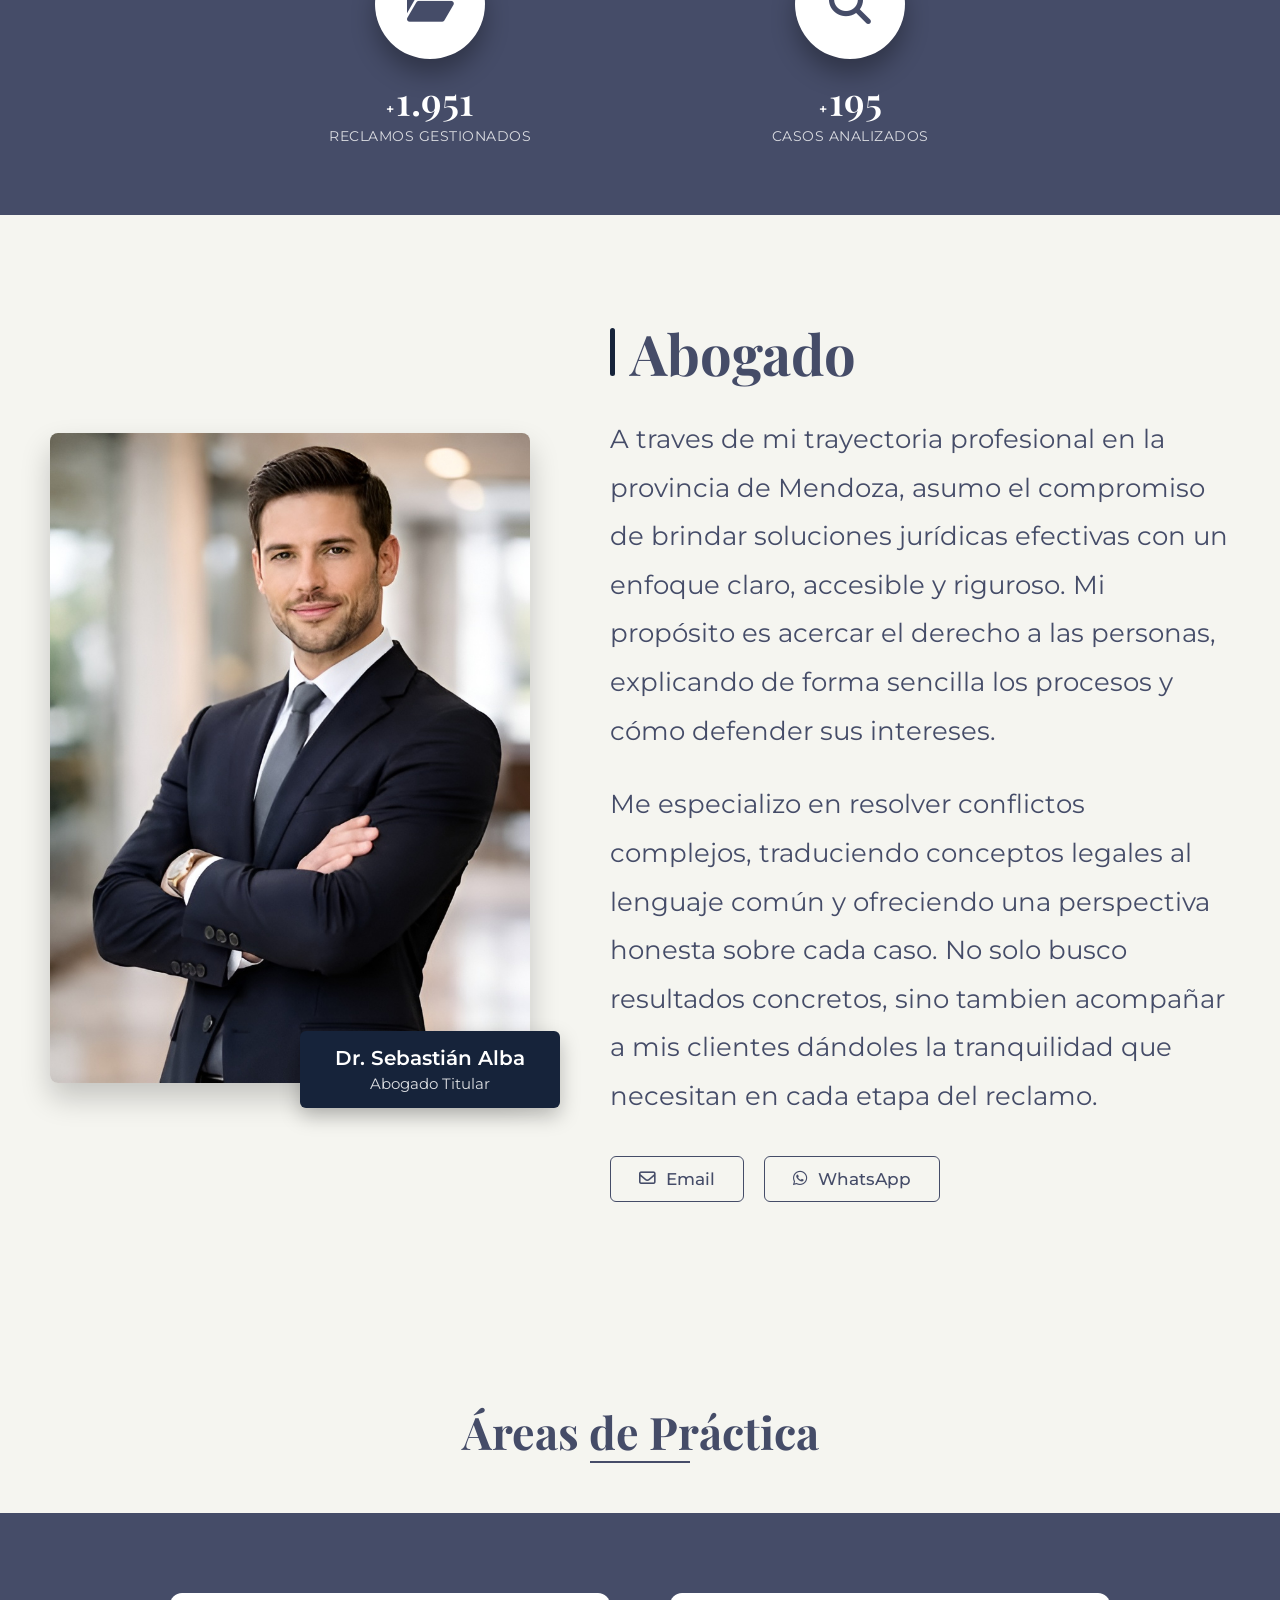
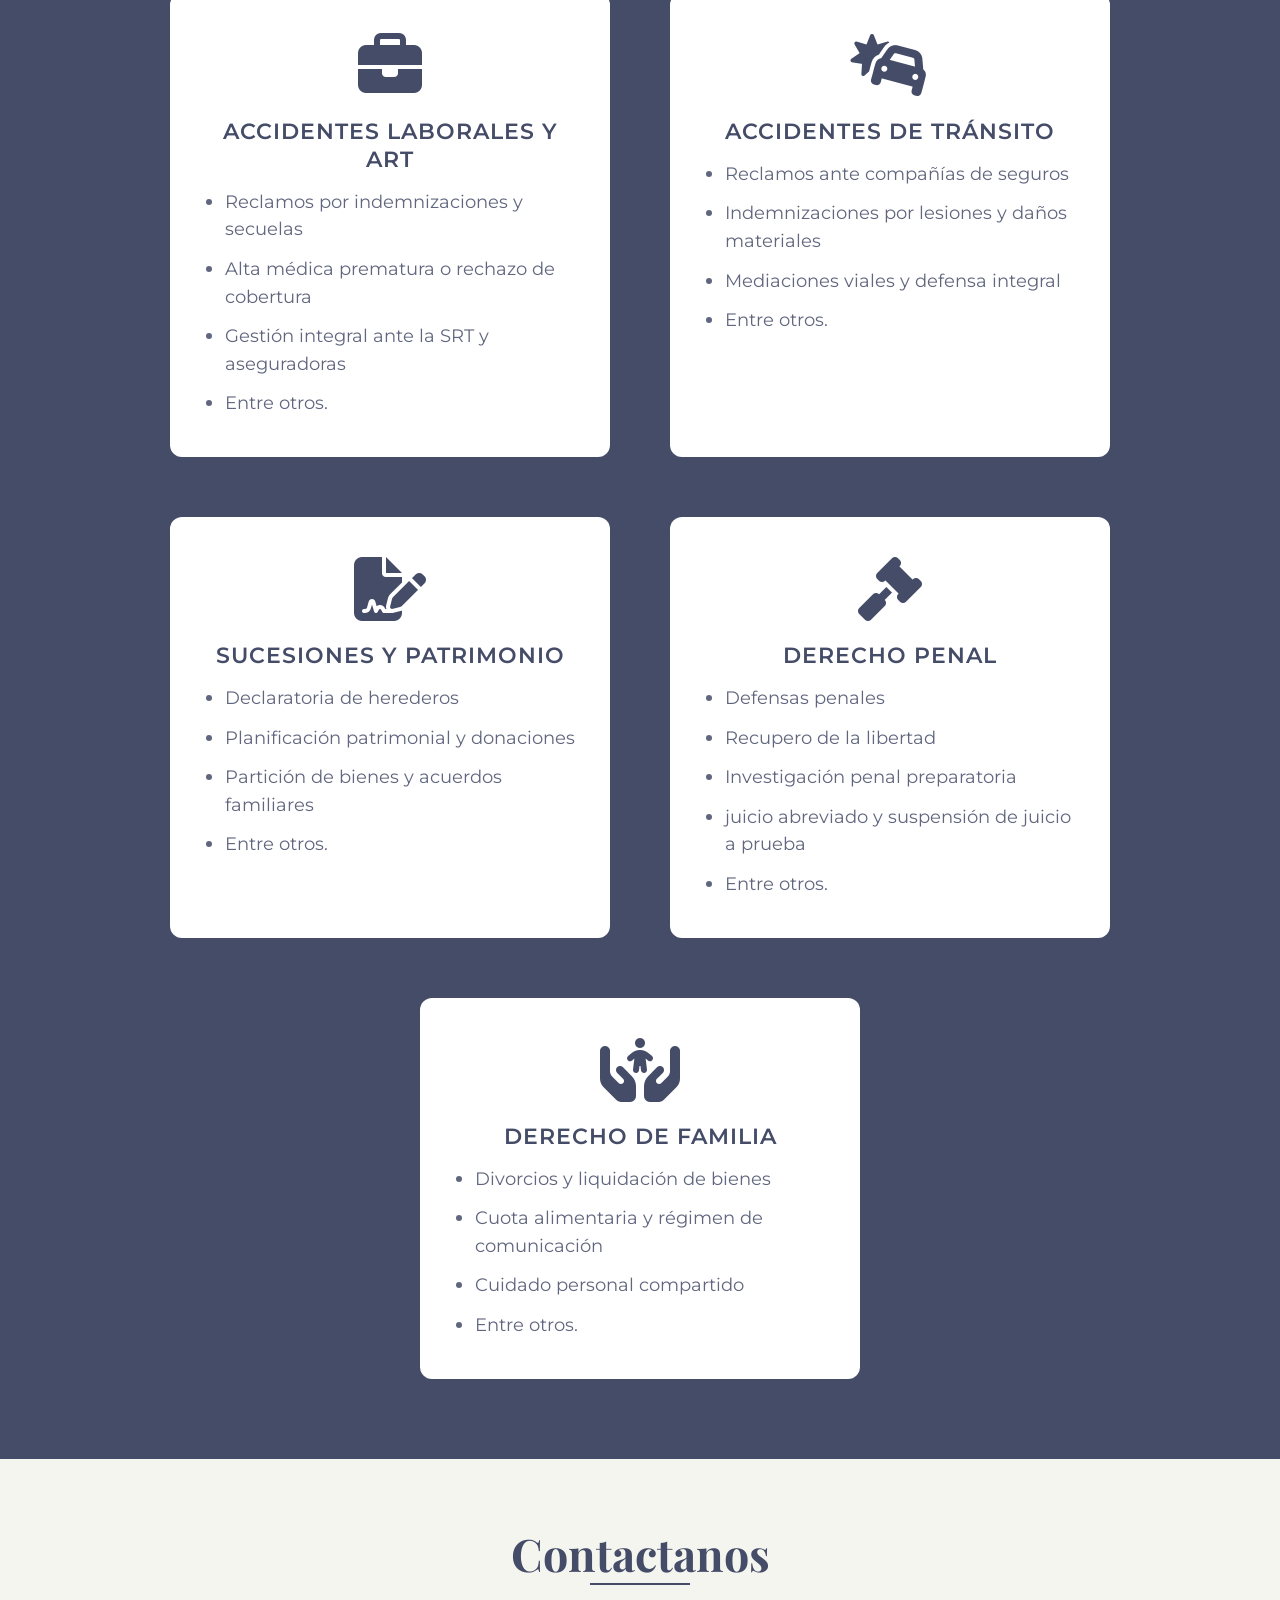
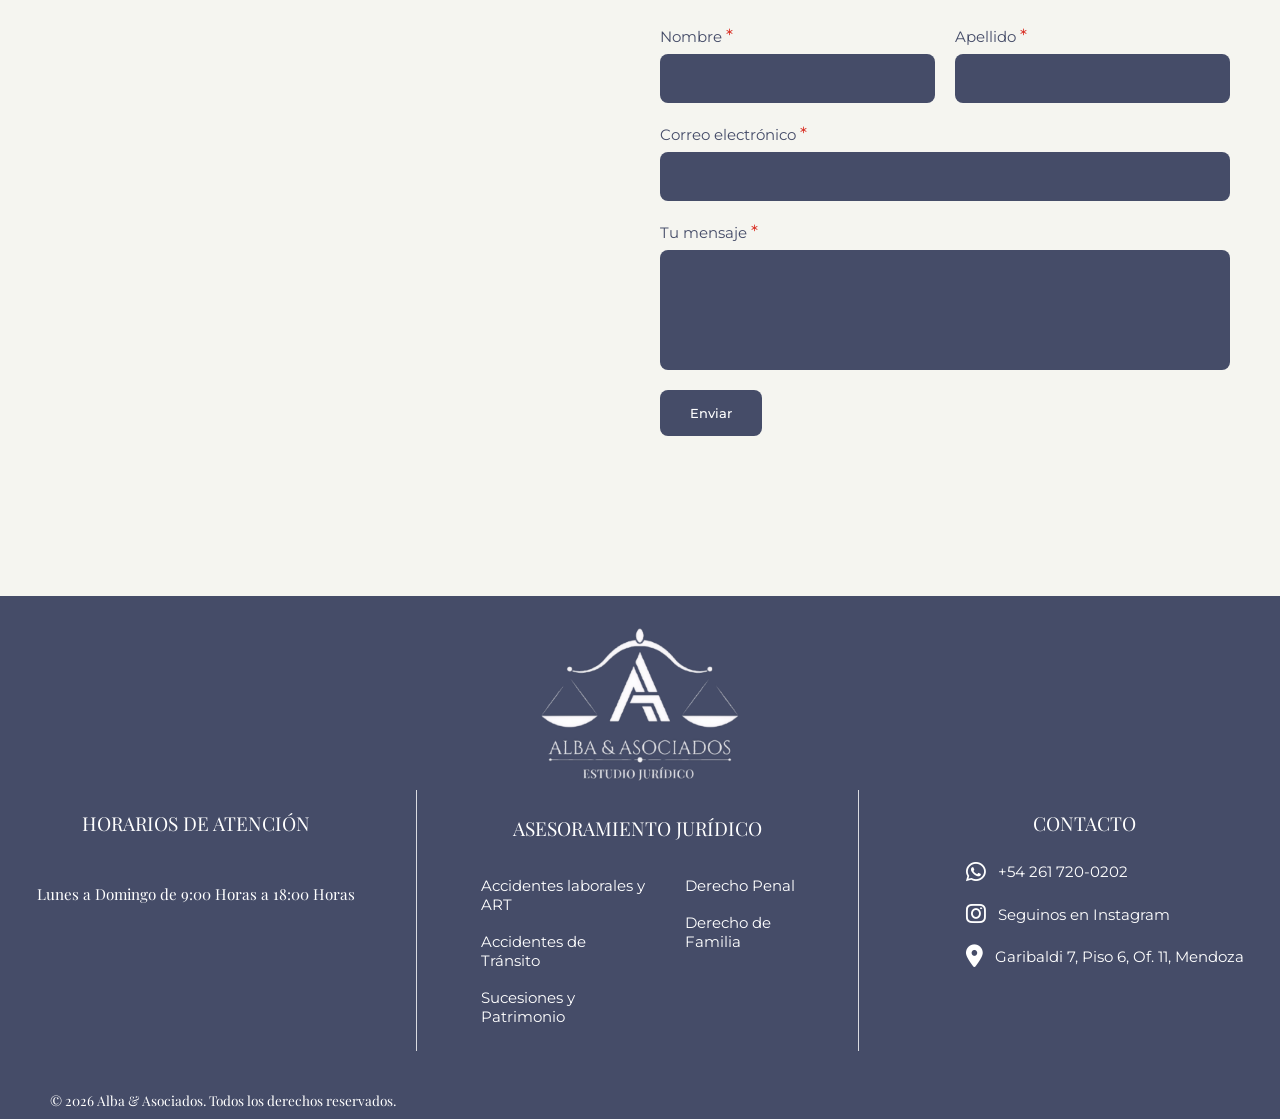
==== commit 39ec1779: "Agrego biografia de abogado titular" ====
--- a/index.html
+++ b/index.html
@@ -48,7 +48,7 @@
 
 <section class="seccion seccion-nosotros">
 <h2 class="titulo-seccion fade-in">Quienes Somos</h2>
-<hr class="divisor-seccion">
+<hr class="divisor-seccion fade-in">
 <p class="nosotros-texto fade-in">
     En Alba & Asociados combinamos experiencia y cercanía para acompañarte en cada paso del proceso legal.
     Creemos en un asesoramiento claro, honesto y adaptado a la situación particular de cada cliente,
@@ -86,9 +86,45 @@
     </div>
 </section>
 
+<section class="seccion seccion-biografia">
+
+    <div class="biografia-contenedor fade-in">
+
+        <div class="biografia-imagen-wrapper">
+            <img src="HTML/img/abogado-alba.jpg" alt="Abogado Titular Alba & Asociados">
+            <div class="biografia-tarjeta">
+                <h3>Dr. Sebastián Alba</h3>
+                <p>Abogado Titular</p>
+            </div>
+        </div>
+
+        <div class="biografia-contenido">
+            <div class="biografia-titulo">
+                <div class="biografia-linea"></div>
+                <h2>Abogado</h2>
+            </div>
+
+            <p class="biografia-texto">
+                A traves de mi trayectoria profesional en la provincia de Mendoza, asumo el compromiso de brindar soluciones jurídicas efectivas con un enfoque claro, accesible y riguroso. Mi propósito es acercar el derecho a las personas, explicando de forma sencilla los procesos y cómo defender sus intereses.
+            </p>
+            <p class="biografia-texto">
+                Me especializo en resolver conflictos complejos, traduciendo conceptos legales al lenguaje común y ofreciendo una perspectiva honesta sobre cada caso. No solo busco resultados concretos, sino tambien acompañar a mis clientes dándoles la tranquilidad que necesitan en cada etapa del reclamo.
+            </p>
+            <div class="biografia-botones">
+                <a href="#contacto" class="biografia-btn">
+                    <i class="fa-regular fa-envelope"></i> Email
+                </a>
+                <a href="https://wa.me/5492617200202" target="_blank" class="biografia-btn">
+                    <i class="fa-brands fa-whatsapp"></i> WhatsApp
+                </a>
+            </div>
+        </div>
+    </div>
+</section>
+
 <section id = "servicios" class = "seccion seccion-areas">
 <h2 class = "titulo-seccion fade-in">Áreas de Práctica</h2>
-<hr class = "divisor-seccion">
+<hr class = "divisor-seccion fade-in">
 
 <div class = "areas-contenedor zona-oscura">
 
@@ -152,7 +188,7 @@
 
 <section id = "contacto" class="seccion seccion-contacto">
         <h2 class="titulo-seccion fade-in">Contactanos</h2>
-        <hr class="divisor-seccion">
+        <hr class="divisor-seccion fade-in">
         
         <div class="contacto-contenedor fade-in">
             <div class="mapa fade-in">
@@ -163,16 +199,13 @@
     <input type="hidden" name="_next" value="https://joaco3412.github.io/Estudio-Juridico/">
     <input type="hidden" name="_captcha" value="false">
 
-    <!-- Fila que pone Nombre y Apellido uno al lado del otro -->
     <div class="fila-formulario">
         
-        <!-- Bloque 1: Solo Nombre -->
         <div class="grupo-formulario">
             <label for="nombre" class="fade-in label-requerido">Nombre</label>
             <input type="text" id="nombre" name="nombre" required>
         </div>
 
-        <!-- Bloque 2: Solo Apellido -->
         <div class="grupo-formulario">
             <label for="apellido" class="fade-in label-requerido">Apellido</label>
             <input type="text" id="apellido" name="apellido" required>
@@ -180,13 +213,11 @@
 
     </div>
     
-        <!-- Correo abajo ocupando todo el ancho -->
         <div class="grupo-formulario">
             <label for="correo" class="fade-in label-requerido">Correo electrónico</label>
             <input type="email" id="correo" name="correo" required>
         </div>
     
-        <!-- Mensaje abajo ocupando todo el ancho -->
         <div class="grupo-formulario">
             <label for="mensaje" class="fade-in label-requerido">Tu mensaje</label>
             <textarea id="mensaje" name="mensaje" required></textarea>
--- a/CSS/styles.css
+++ b/CSS/styles.css
@@ -360,6 +360,122 @@
     text-align: center;
 }
 
+.seccion-biografia{
+    padding: 100px 50px 0 50px;
+    background-color: var(--color-fondo);
+    position: relative;
+    z-index: 2;
+}
+
+.biografia-contenedor{
+    display: flex;
+    align-items: center;
+    justify-content: center;
+    gap: 80px;
+    max-width: 1200px;
+    margin: 0 auto;
+}
+
+.biografia-imagen-wrapper{
+    position: relative;
+    flex: 0 0 480px; /*Ancho fijo para mantener la proporción de la imagen*/
+}
+
+.biografia-imagen-wrapper img{
+    width: 100%;
+    height: 650px;
+    object-fit: cover;
+    object-position: top;
+    border-radius: 8px;
+    box-shadow: 0 15px 30px rgba(0, 0, 0, 0.2);
+    display: block;
+}
+
+.biografia-tarjeta{
+    position: absolute;
+    bottom: -25px;
+    right: -30px;
+    background-color: var(--color-secundario);
+    color: var(--color-blanco);
+    padding: 15px 35px;
+    border-radius: 6px;
+    text-align: center;
+    box-shadow: 0 8px 20px rgba(0, 0, 0, 0.25);
+}
+
+.biografia-tarjeta h3{
+    font-family: var(--fuente-textos);
+    font-weight: 600;
+    font-size: 1.25rem;
+    margin-bottom: 4px;
+}
+
+.biografia-tarjeta p{
+    font-family: var(--fuente-textos);
+    font-size: 0.95rem;
+    font-weight: 400;
+    opacity: 0.85;
+}
+
+.biografia-contenido{
+    flex: 1;
+    text-align: left;
+}
+
+.biografia-titulo{
+    display: flex;
+    align-items: center;
+    gap: 15px;
+    margin-bottom: 25px;
+}
+
+.biografia-linea{
+    width: 5px;
+    height: 48px;
+    background-color: var(--color-secundario);
+    border-radius: 3px;
+}
+
+.biografia-titulo h2{
+    font-family: var(--fuente-titulos);
+    font-size: 3.5rem;
+    color: var(--color-primario);
+}
+
+.biografia-texto{
+    font-family: var(--fuente-textos);
+    font-size: 1.6rem;
+    line-height: 1.9;
+    color: var(--color-primario);
+    margin-bottom: 25px;
+}
+
+.biografia-botones{
+    display: flex;
+    gap: 20px;
+    margin-top: 35px;
+}
+
+.biografia-btn{
+    display: flex;
+    align-items: center;
+    gap: 10px;
+    padding: 12px 28px;
+    background-color: transparent;
+    border: 1px solid var(--color-primario);
+    color: var(--color-primario);
+    text-decoration: none;
+    border-radius: 6px;
+    font-size: 1.05rem;
+    font-weight: 500;
+    transition: all 0.3s ease;
+}
+
+.biografia-btn:hover{
+    background-color: var(--color-primario);
+    color: var(--color-blanco);
+    box-shadow: 0 5px 15px rgba(0, 0, 0, 0.1);
+}
 
 .areas-contenedor {
     position: relative; 
@@ -665,24 +781,12 @@
 .col-area li {
     display: flex;
     align-items: center;
-    gap: 10px;
     cursor: pointer; 
     transition: color 0.3s ease, transform 0.3s ease;
 }
 
 .col-area li:hover {
     color: #aeb3c0; 
-}
-
-.col-area li::before {
-    content: '\25CF';
-    font-size: 0.5rem;
-    color: var(--color-blanco);
-    transition: color 0.3s ease; 
-}
-
-.col-area li:hover::before {
-    color: #aeb3c0;
 }
 
 .hidden-li {
@@ -740,7 +844,7 @@
 }
 
 
-@media (max-width: 768px) {
+@media (max-width: 900px) {
     .seccion {
         padding: 60px 20px;
     }
@@ -898,6 +1002,54 @@
         font-size: 2rem;
     }
 
+    .seccion-biografia{
+        padding: 60px 20px 0 20px;
+    }
+
+    .biografia-contenedor{
+        flex-direction: column;
+        gap: 60px;
+    }
+
+    .biografia-imagen-wrapper{
+        flex: auto;
+        width: 100%;
+        max-width: 320px;
+        margin: 0 auto;
+    }
+
+    .biografia-imagen-wrapper img{
+        height: 450px;
+    }
+
+    .biografia-tarjeta{
+        right: 50%;
+        transform: translateX(50%);
+        bottom: -25px;
+        width: 85%;
+        padding: 15px 20px;
+    }
+
+    .biografia-titulo h2{
+        font-size: 2.8rem;
+    }
+
+    .biografia-texto{
+        font-size: 1rem;
+    }
+
+    .biografia-botones{
+        flex-direction: row;
+        justify-content: flex-start;
+        flex-wrap: wrap;
+        gap: 15px;
+    }
+
+    .biografia-btn{
+        width: 100%;
+        justify-content: center;
+    }
+
     .contacto-contenedor {
         grid-template-columns: 1fr;
         gap: 40px;
